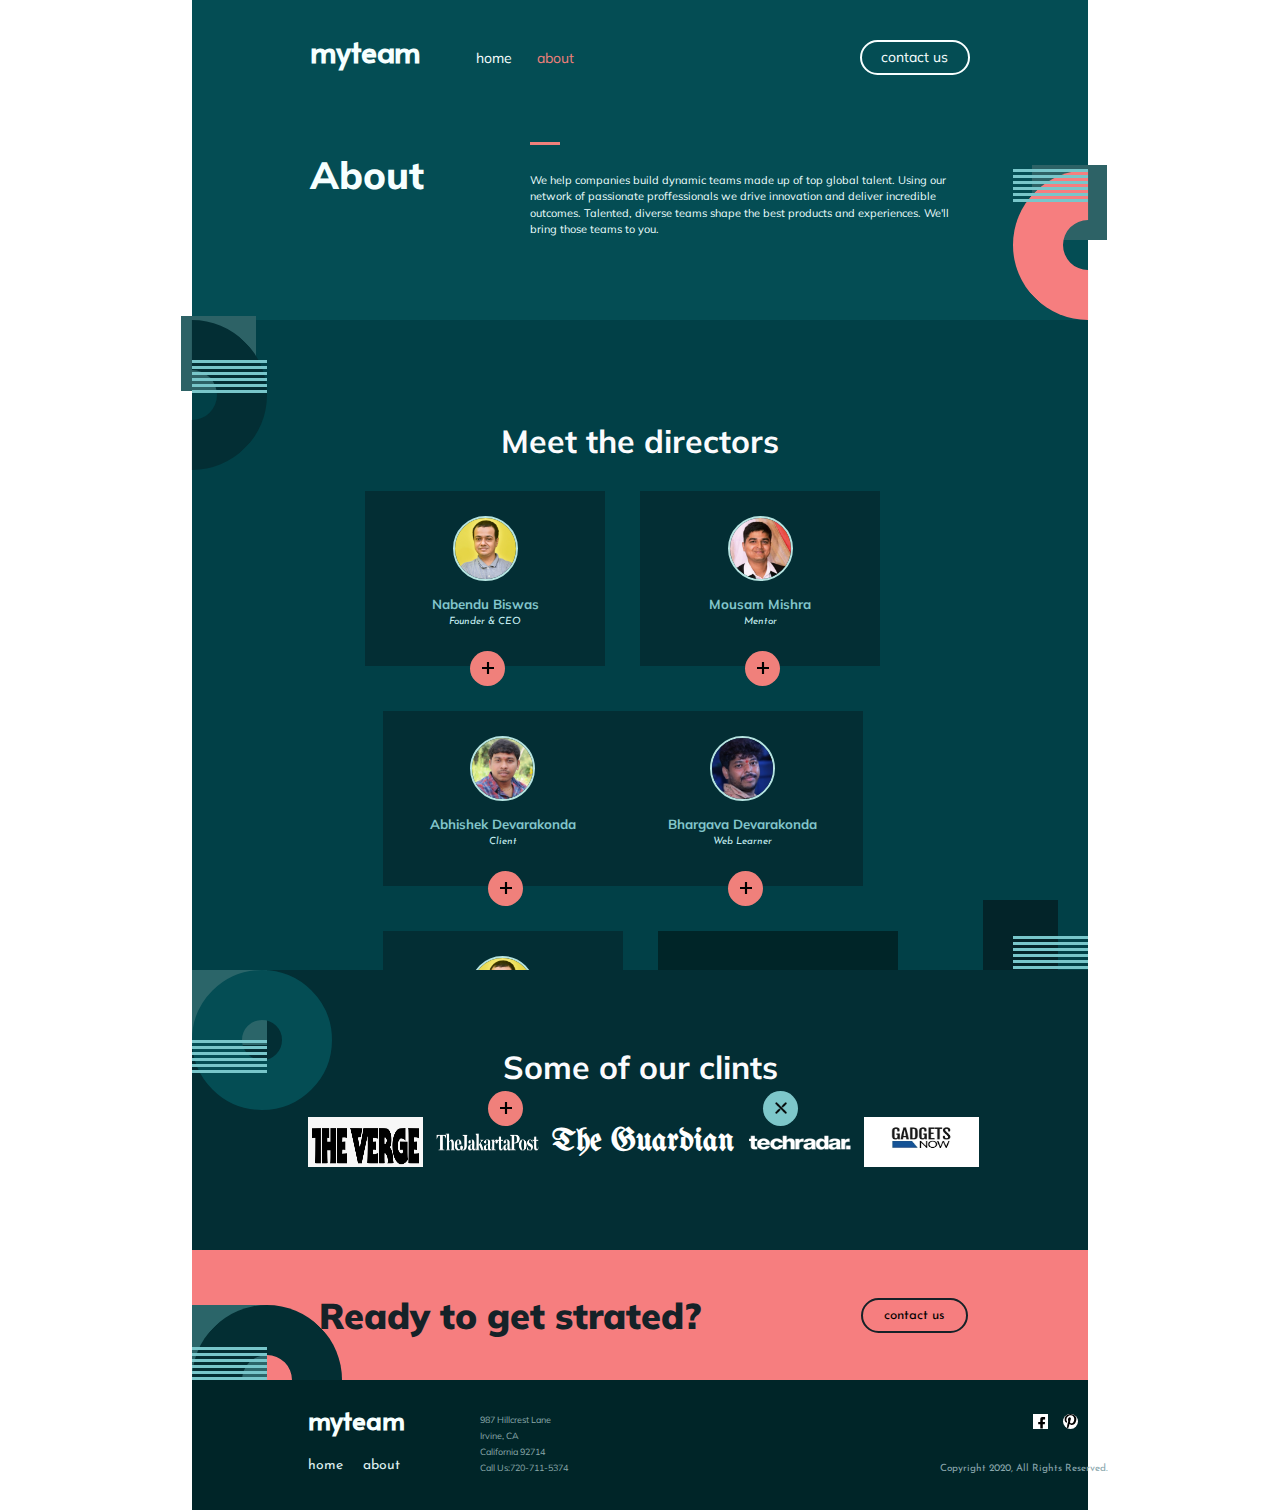
==== about.html @ 9db3dcd0 "first commit" ====
<!DOCTYPE html>
<html lang="en">
  <head>
    <meta charset="UTF-8" />
    <meta http-equiv="X-UA-Compatible" content="IE=edge" />
    <meta name="viewport" content="width=device-width, initial-scale=1.0" />
    <title>About</title>
    <link rel="preconnect" href="https://fonts.googleapis.com" />
    <link rel="preconnect" href="https://fonts.gstatic.com" crossorigin />
    <link
      href="https://fonts.googleapis.com/css2?family=Alata&family=Erica+One&family=Josefin+Sans:wght@200;400;500;600;700&family=Jost:wght@200;300;400;500;700&family=Mulish:wght@700;900&family=Noto+Sans+JP:wght@700&family=Palanquin+Dark:wght@400;500;600;700&family=Poppins:wght@100;200;300;400;500;600;700&display=swap"
      rel="stylesheet"
    />
    <link rel="preconnect" href="https://fonts.googleapis.com">
<link rel="preconnect" href="https://fonts.gstatic.com" crossorigin>
<link href="https://fonts.googleapis.com/css2?family=UnifrakturMaguntia&display=swap" rel="stylesheet">
    <link rel="stylesheet" href="style.css" />
  </head>
  <body>
    <section class="about_sec01">
      <div class="about_link_sec">
        <ul class="nav_links">
          <span class="logo_heading">myteam</span>
          <li><a  href="index.html">home</a></li>
          <li><a class="color_nav" href="about.html">about</a></li>
        </ul>
        <div>
          <button class="btn03"><a href="contact.html">contact us</a></button>
        </div>
      </div>
      <div class="about_content">
        <h1 class="about_heading">About</h1>
        <div>
          <p class="about_para">
            We help companies build dynamic teams made up of top global talent.
            Using our network of passionate proffessionals we drive innovation
            and deliver incredible outcomes. Talented, diverse teams shape the
            best products and experiences. We'll bring those teams to you.
          </p>
          <span class="parallel_lines10"> 
            <hr class="line">
            <hr class="line">
            <hr class="line">
            <hr class="line">
            <hr class="line">
            <hr class="line">
         </span>
        <span class="shadow3"></span>
        </div>
      </div>
    </section>
    <section class="about_sec02">
        <span class="shadow2"></span>
        <span class="parallel_lines9"> 
            <hr class="line">
            <hr class="line">
            <hr class="line">
            <hr class="line">
            <hr class="line">
            <hr class="line">
         </span>
      <div>
        <h1 class="about_sec02_main_heading">Meet the directors</h1>
      </div>
      <div class="about_card_sec02">
        <div class="cards_1">
          <img class="person_pic1" src="./images/nabendu.jpg" alt="pic" />
          <h5 class="name">Nabendu Biswas</h5>
          <i class="card_small_para">Founder & CEO</i>
          <span class="background"></span>
          <img
            class="plus"
            src="./images/add-plus-svgrepo-com.svg"
            alt="plus"
          />
        </div>
        <div class="cards_1">
          <img class="person_pic1" src="./images/mousam.jpg" alt="pic" />
          <h5 class="name">Mousam Mishra</h5>
          <i class="card_small_para">Mentor</i>
          <span class="background"></span>
          <img
            class="plus"
            src="./images/add-plus-svgrepo-com.svg"
            alt="plus"
          />
        </div>
        <div class="cards_1_3">
          <img class="person_pic1" src="./images/Abhi.jpg" alt="pic" />
          <h5 class="name">Abhishek Devarakonda</h5>
          <i class="card_small_para">Client</i>
          <span class="background"></span>
          <img
            class="plus"
            src="./images/add-plus-svgrepo-com.svg"
            alt="plus"
          />
        </div>
        <div class="cards_1">
          <img class="person_pic1" src="./images/dbc.JPG" alt="pic" />
          <h5 class="name">Bhargava Devarakonda</h5>
          <i class="card_small_para">Web Learner</i>
          <span class="background"></span>
          <img
            class="plus"
            src="./images/add-plus-svgrepo-com.svg"
            alt="plus"
          />
        </div>
        <div class="cards_1">
          <img class="person_pic1" src="./images/nabendu.jpg" alt="pic" />
          <h5 class="name">Nabendu Biswas</h5>
          <i class="card_small_para">Founder & CEO</i>
          <span class="background"></span>
          <img
            class="plus"
            src="./images/add-plus-svgrepo-com.svg"
            alt="plus"
          />
        </div>
        <div class="cards_1_last">
          <h5 class="name">Aden Allan</h5>
          <p class="last_card_para">
            "Empowered teams craeted truly amazing products. Set the north star
            and let them fellow it."
          </p>
          <div class="about_icons">
            <a href="https://twitter.com"
              ><img
                class="about_twitter"
                src="./images/output-onlinepngtools.png"
                alt="twitter"
            /></a>
            <a href="https://twitter.com"
              ><img
                class="about_linkedin"
                src="./images/linkedin-onlinepngtools.png"
                alt="linkedin"
            /></a>
          </div>
          <span class="opp_background"></span>
          <img
            class="cancel"
            src="./images/cancel-pngrepo-com.png"
            alt="plus"
          />
        </div>
      </div>
      <span class="parallel_lines8"> 
        <hr class="line">
        <hr class="line">
        <hr class="line">
        <hr class="line">
        <hr class="line">
        <hr class="line">
     </span>
    </section>
    <section class="about_sec03">   
         <span class="parallel_lines6"> 
        <hr class="line">
        <hr class="line">
        <hr class="line">
        <hr class="line">
        <hr class="line">
        <hr class="line">
     </span>

        <h1 class="about_sec03_heading">Some of our clints</h1>
      <div class="about_subheading">
        <img class="about_sec03_subheading" src="./images/the-verge-logo-hd-png-download.png" alt="the verge"></img>
        <img class="about_sec03_subheading" src="./images/TheJakartaPost-removebg-preview.png" alt="the jakarta"></img>
        <h1 class="about_sec03_subheading3">The Guardian</h1>
        <img class="about_sec03_subheading" src="./images/TECHRADAR.png" alt="techrader"></img>
        <img class="about_sec03_subheading" src="./images/gadgetsnowlogo.png" alt="Gadgets"></img>
      </div>
    </section>
    <section class="sec03">
        <span class="parallel_lines7"> 
          <hr class="line">
          <hr class="line">
          <hr class="line">
          <hr class="line">
          <hr class="line">
          <hr class="line">
       </span>
        <div class="sec03_content">
          <h1 class="sec03_heading">Ready to get strated?</h1>
          <button class="btn02">contact us</a></button>
        </div>
      </section>
      <footer class="footer">
        <div class="footer_part1">
          <h1 class="footer_heading">myteam</h1>
          <ul class="footer_nav_links">
            <li><a href="index.html">home</a></li>
            <li><a href="about.html">about</a></li>
          </ul>
        </div>
          <div>
            <ul class="address">
              <li>987 Hillcrest Lane</li>
              <li>Irvine, CA</li>
              <li>California 92714</li>
              <li>Call Us:720-711-5374</li>
            </ul>
          </div>
          <div class="social_media"> 
              <ul class="social_icons">
                <li><a href="https://facebook.com"><img class="social_bg" src="./images/facebook_square_bg-white.svg" alt="facebook"></a></li>
                <li><a href="https://pinterest.com"><img class="social_bg2" src="./images/pinterest-svgrepo-com.svg" alt="pinterest"></a></li>
                <li><a href="https://twitter.com"><img class="about_twitter" src="./images/output-onlinepngtools.png" alt="twitter"></a></li>
              </ul>
              <p class="copyright">Copyright 2020, All Rights Reserved.</p>
          </div>
        </footer>
  </body>
</html>
---- style.css ----
* {
  box-sizing: border-box;
  padding: 0;
  margin: 0;
  font-family: 'Poppins', sans-serif;
  font-family: 'Jost', sans-serif;
  font-family: 'Josefin Sans', sans-serif;
}
body {
  background-color: #fff;
}
.banner_sec {
  background-color: #014e58;
  height: 450px;
  width: 70vw;
  padding: 2% 4%;
  margin: 0 auto;
  position: relative;
}
.link_sec {
  display: flex;
  flex-direction: row;
  justify-content: space-between;
  align-items: center;
  margin: 0 auto;
  width: 100%;
  padding: 0% 8.3%;
}
ul li a.color_nav {
  color: #f0807b;
}
.logo_heading {
  color: #f6ffff;
  font-family: 'Alata', sans-serif;
  font-size: 30px;
  display: inline-block;
  margin-right: 40px;
  font-weight: 600;
}

.nav_links li {
  list-style-type: none;
  display: inline-block;
}
.nav_links li a {
  color: #f8ffff;
  font-family: 'Mulish', sans-serif;
  text-decoration: none;
  font-size: 14px;
  margin: 0px 10px;
}

.btn01 {
  background: none;
  border: 2px solid #f8ffff;
  border-radius: 30px;
  -webkit-border-radius: 30px;
  -moz-border-radius: 30px;
  -ms-border-radius: 30px;
  -o-border-radius: 30px;
  height: 35px;
  width: 110px;
  margin-top: 14px;
  position: relative;
}
.btn01::after {
  position: absolute;
  content: '';
  height: 30px;
  width: 30px;
  right: -2px;
  bottom: -330px;
  background-color: #78c6ca;
  z-index: 10;
}
.btn01 a::before {
  position: absolute;
  content: '';
  height: 50px;
  width: 50px;
  right: -27px;
  bottom: -455px;
  border: 50px solid #032f30;
  border-left-color: transparent;
  border-top-color: transparent;
  transform: rotate(225deg);
  border-radius: 50%;
  -webkit-border-radius: 50%;
  -moz-border-radius: 50%;
  -ms-border-radius: 50%;
  -o-border-radius: 50%;
  -webkit-transform: rotate(225deg);
  -moz-transform: rotate(225deg);
  -ms-transform: rotate(225deg);
  -o-transform: rotate(225deg);
  z-index: 1;
}
.btn01 a::after {
  position: absolute;
  content: '';
  height: 75px;
  width: 150px;
  right: 100px;
  bottom: -379px;
  background: #2d6268;
  transform: rotate(360deg);
  border-radius: 150px 150px 0 0;
  -webkit-transform: rotate(360deg);
  -moz-transform: rotate(360deg);
  -ms-transform: rotate(360deg);
  -o-transform: rotate(360deg);
  z-index: 1;
}
.btn01 a {
  color: #f8ffff;
  text-decoration: none;
  font-size: 14px;
  font-family: 'Mulish', sans-serif;
  position: relative;
}
.content_sec {
  width: 100%;
  padding: 10% 8%;
  display: flex;
  flex-direction: row;
  justify-content: space-between;
  align-items: flex-end;
}
.main_heading {
  font-family: 'Mulish', sans-serif, 'Palanquin Dark', sans-serif;
  color: #fffefe;
  font-size: 60px;
  font-weight: 900;
  width: 380px;
  margin-right: 50px;
  line-height: 1.1em;
}
.banner_sec::after {
  content: '';
  height: 50px;
  width: 50px;
  position: absolute;
  left: -75px;
  top: 160px;
  border: 50px solid #032e33;
  border-left-color: transparent;
  border-top-color: transparent;
  transform: rotate(-45deg);
  border-radius: 50%;
  -webkit-border-radius: 50%;
  -moz-border-radius: 50%;
  -ms-border-radius: 50%;
  -o-border-radius: 50%;
  -webkit-transform: rotate(-45deg);
  -moz-transform: rotate(-45deg);
  -ms-transform: rotate(-45deg);
  -o-transform: rotate(-45deg);
  z-index: 10;
}

.banner_sec::before {
  position: absolute;
  content: '';
  height: 75px;
  width: 75px;
  left: 0px;
  top: 235px;
  background-color: #78c6ca;
}
.talent {
  font-family: 'Mulish', sans-serif;
  color: #f0807b;
}
.main_para {
  font-family: 'Mulish', sans-serif, 'Palanquin Dark', sans-serif;
  color: #caf6fa;
  font-size: 12px;
  line-height: 1.5em;
  width: 300px;
  position: relative;
  margin-bottom: 10px;
}
.parallel_lines {
  position: relative;
  float: right;
  margin-right: 275px;
  bottom: 25px;
  z-index: 2;
}
.parallel_lines2 {
  position: relative;
  float: right;
  right: -134px;
  bottom: -20px;
  z-index: 30;
}
.line {
  width: 75px;
  height: 3px;
  background-color: #78c6ca;
  border: none;
  margin-bottom: 3px;
}
.main_para::before {
  content: '';
  height: 50px;
  width: 50px;
  position: absolute;
  right: 20px;
  bottom: -229px;
  border: 50px solid #f0807b;
  border-left-color: transparent;
  border-top-color: transparent;
  transform: rotate(225deg);
  border-radius: 50%;
  -webkit-border-radius: 50%;
  -moz-border-radius: 50%;
  -ms-border-radius: 50%;
  -o-border-radius: 50%;
  -webkit-transform: rotate(225deg);
  -moz-transform: rotate(225deg);
  -ms-transform: rotate(225deg);
  -o-transform: rotate(225deg);
  z-index: 10;
}
.main_para::after {
  position: absolute;
  content: '';
  top: -50px;
  left: 0;
  width: 30px;
  height: 3px;
  background-color: #78c6ca;
}
.sec01 {
  height: 450px;
  background-color: #032e34;
  width: 70vw;
  margin: 0 auto;
  display: flex;
  flex-direction: row;
  justify-content: center;
  position: relative;
}
.sec01::after {
  content: '';
  height: 50px;
  width: 50px;
  position: absolute;
  right: -75px;
  bottom: 0px;
  border: 50px solid #014e58;
  border-left-color: transparent;
  border-top-color: transparent;
  transform: rotate(-45deg);
  border-radius: 50%;
  -webkit-border-radius: 50%;
  -moz-border-radius: 50%;
  -ms-border-radius: 50%;
  -o-border-radius: 50%;
  -webkit-transform: rotate(135deg);
  -moz-transform: rotate(-45deg);
  -ms-transform: rotate(-45deg);
  -o-transform: rotate(-45deg);
  z-index: 10;
}
.sec01::before {
  position: absolute;
  content: '';
  height: 75px;
  width: 75px;
  right: 0px;
  bottom: 75px;
  background-color: #2b616b;
  z-index: 5;
}
.sec01_content {
  width: 100%;
  padding: 10% 7%;
  display: flex;
  flex-direction: row;
  justify-content: space-around;
  align-items: center;
}
.part1 {
  align-self: flex-start;
  margin-left: -10px;
}
.part2 {
  align-self: center;
  margin-top: 40px;
}
.sec01_heading {
  font-family: 'Mulish', sans-serif, 'Palanquin Dark', sans-serif;
  color: #f6ffff;
  font-size: 32px;
  font-weight: bold;
  width: 300px;
  line-height: 1;
  margin-left: 15px;
  position: relative;
}
.sec01_heading::before {
  position: absolute;
  content: '';
  top: -40px;
  left: 0;
  width: 30px;
  height: 3px;
  background-color: #cb898d;
}
.part2_content {
  align-self: center;
  width: 300px;
  margin-bottom: 15px;
  padding-top: 10px;
}
.heading_5 {
  font-family: 'Mulish', sans-serif, 'Palanquin Dark', sans-serif;
  color: #cb898d;
  margin-bottom: 10px;
  font-size: 12px;
}
.small_para {
  font-family: 'Mulish', sans-serif, 'Palanquin Dark', sans-serif;
  color: #caf6fa;
  font-size: 9px;
  line-height: 1.4em;
  margin-bottom: 10px;
  width: 300px;
}
.sec01_part2 {
  display: flex;
  flex-direction: row;
  justify-content: center;
  align-items: center;
  position: relative;
}
.icon_shadow {
  height: 40px;
  width: 40px;
  background-color: #2b6369;
  border-radius: 50px;
  -webkit-border-radius: 50px;
  -moz-border-radius: 50px;
  -ms-border-radius: 50px;
  -o-border-radius: 50px;
  margin-right: 20px;
}
.img {
  position: absolute;
  top: 12px;
  left: -12px;
  height: 40px;
  width: 40px;
  margin-bottom: 15px;
}
/* sec02 starts */
.sec02 {
  height: 515px;
  background-color: #014047;
  width: 70vw;
  margin: 0 auto;
  position: relative;
}
.sec02::after {
  content: '';
  height: 50px;
  width: 50px;
  position: absolute;
  right: 0px;
  bottom: -75px;
  border: 50px solid #002528;
  border-left-color: transparent;
  border-top-color: transparent;
  transform: rotate(-135deg);
  border-radius: 50%;
  -webkit-border-radius: 50%;
  -moz-border-radius: 50%;
  -ms-border-radius: 50%;
  -o-border-radius: 50%;
  -webkit-transform: rotate(-135deg);
  -moz-transform: rotate(-135deg);
  -ms-transform: rotate(-135deg);
  -o-transform: rotate(-135deg);
  z-index: 10;
}
.sec02::before {
  position: absolute;
  content: '';
  height: 75px;
  width: 75px;
  right: 0px;
  bottom: 0px;
  background-color: #2b616b;
  z-index: 5;
}
.sec02_heading {
  font-family: 'Mulish', sans-serif, 'Palanquin Dark', sans-serif;
  text-align: center;
  color: #f6ffff;
  font-size: 32px;
  width: 620px;
  margin: 0 auto;
  padding-bottom: 50px;
}
.parallel_lines3 {
  position: relative;
  left: 40px;
  top: -33px;
  z-index: 30;
}
.shadow1 {
  position: relative;
  left: 0px;
  top: 0px;
  height: 75px;
  width: 75px;
  background-color: #002528;
  display: block;
}
.color_heading {
  color: #7dc7ca;
  font-family: 'Mulish', sans-serif, 'Palanquin Dark', sans-serif;
}
.card_sec {
  display: flex;
  flex-direction: row;
  justify-content: space-around;
  padding: 0% 11.5%;
}
.card {
  width: 260px;
  text-align: center;
  padding: 5px;
  display: flex;
  flex-direction: column;
  justify-content: center;
  align-items: center;
  position: relative;
}
.card_para {
  font-family: 'Mulish', sans-serif, 'Palanquin Dark', sans-serif;
  font-size: 10px;
  color: #c9f2f6;
  margin-bottom: 20px;
  width: 230px;
  z-index: 5;
  line-height: 1.6;
}
.quotation {
  position: absolute;
  top: -22px;
  left: 100px;
  height: 45px;
  width: 45px;
  z-index: 1;
}
.name {
  font-family: 'Mulish', sans-serif, 'Palanquin Dark', sans-serif;
  color: #82c5cb;
  margin-bottom: 4px;
}
.card_small_para {
  color: #c7eef3;
  font-size: 10px;
  margin-bottom: 15px;
}
.person_pic {
  height: 50px;
  width: 50px;
  border-radius: 50px;
  border: 2px solid #b6e4e1;
}
/* sec03 starts  */
.sec03 {
  width: 70vw;
  margin: 0 auto;
  height: 130px;
  background-color: #f67e7f;
  position: relative;
}
.parallel_lines4 {
  position: absolute;
  right: 0px;
  bottom: -2px;
  z-index: 30;
}
.sec03::before {
  content: '';
  height: 50px;
  width: 50px;
  position: absolute;
  left: 0px;
  top: 55px;
  border: 50px solid #032e33;
  border-left-color: transparent;
  border-top-color: transparent;
  transform: rotate(-135deg);
  border-radius: 50%;
  -webkit-border-radius: 50%;
  -moz-border-radius: 50%;
  -ms-border-radius: 50%;
  -o-border-radius: 50%;
  -webkit-transform: rotate(-135deg);
  -moz-transform: rotate(-135deg);
  -ms-transform: rotate(-135deg);
  -o-transform: rotate(-135deg);
  z-index: 10;
}
.sec03::after {
  position: absolute;
  content: '';
  height: 75px;
  width: 75px;
  left: 0px;
  bottom: 0px;
  background-color: #2b6569;
}
.sec03_content {
  display: flex;
  justify-content: space-between;
  align-items: center;
  width: 655px;
  margin: 0 auto;
  padding-top: 10px;
}
.sec03_heading {
  font-family: 'Mulish', sans-serif, 'Palanquin Dark', sans-serif;
  font-size: 36px;
  width: 620px;
  margin: 0 auto;
  padding: 5% 1%;
  color: #152228;
  font-weight: 900;
  display: inline;
}
.btn02 {
  background: none;
  border: 2px solid #152228;
  border-radius: 30px;
  -webkit-border-radius: 30px;
  -moz-border-radius: 30px;
  -ms-border-radius: 30px;
  -o-border-radius: 30px;
  height: 35px;
  width: 120px;
}
.parallel_lines5 {
  position: absolute;
  left: 0px;
  top: 97px;
  z-index: 30;
}
.line1 {
  width: 75px;
  height: 3px;
  background-color: #ca8f93;
  border: none;
  margin-bottom: 3px;
}
/* sec04 starts  */
.footer {
  width: 70vw;
  margin: 0 auto;
  height: 130px;
  background-color: #002528;
  padding: 2% 7.5%;
  display: flex;
}
.footer_part1 {
  position: relative;
  top: -5px;
  margin-left: 20px;
}
.footer_heading {
  color: #f7ffff;
  font-family: 'Alata', sans-serif;
  margin-bottom: 20px;
  font-size: 26px;
}
ul.footer_nav_links li {
  list-style-type: none;
  margin-right: 20px;
}
ul.footer_nav_links {
  display: flex;
}
ul.footer_nav_links li a {
  color: #dfefef;
  text-decoration: none;
  font-size: 14px;
}
ul.address li {
  font-family: 'Mulish', sans-serif, 'Palanquin Dark', sans-serif;
  list-style-type: none;
  margin-bottom: 5px;
  font-size: 9px;
  color: #8aa8aa;
  margin-left: 60px;
  width: 100px;
}
.address {
  margin-top: 8px;
  width: 150px;
}
.social_bg {
  background-color: #fff;
  height: 20px;
  width: 20px;
}
.social_media {
  margin-left: 98px;
}
.social_bg2 {
  background-color: #fff;
  height: 20px;
  width: 20px;
  border-radius: 50px;
  -webkit-border-radius: 50px;
  -moz-border-radius: 50px;
  -ms-border-radius: 50px;
  -o-border-radius: 50px;
}
.social_icons {
  display: flex;
  margin-left: 350px;
  margin-top: 8px;
}
.social_icons li {
  list-style-type: none;
}
.social_icons li a img {
  margin-left: 15px;
  height: 15px;
  width: 15px;
}
.copyright {
  color: #8aa7ad;
  font-size: 10px;
  margin-top: 30px;
  float: right;
}
/* ABOUT Page Starts */
.about_sec01 {
  background-color: #044d54;
  height: 320px;
  width: 70vw;
  margin: 0 auto;
  padding: 2% 8.7%;
  position: relative;
}
.about_sec01::after {
  content: '';
  height: 50px;
  width: 50px;
  position: absolute;
  right: -75px;
  bottom: 0px;
  border: 50px solid #f67e7f;
  border-left-color: transparent;
  border-top-color: transparent;
  transform: rotate(-225deg);
  border-radius: 50%;
  -webkit-border-radius: 50%;
  -moz-border-radius: 50%;
  -ms-border-radius: 50%;
  -o-border-radius: 50%;
  -webkit-transform: rotate(-225deg);
  -moz-transform: rotate(-225deg);
  -ms-transform: rotate(-225deg);
  -o-transform: rotate(-225deg);
  z-index: 10;
}
.parallel_lines10 {
  position: absolute;
  right: 0px;
  bottom: 115px;
  z-index: 30;
}
.shadow3 {
  position: relative;
  right: -502px;
  top: -73px;
  height: 75px;
  width: 75px;
  background-color: #2d6266;
  display: block;
}
.about_link_sec {
  display: flex;
  flex-direction: row;
  justify-content: space-between;
  align-items: center;
  margin: 0 auto;
  width: 100%;
  padding: 0% 1%;
}
.about_heading {
  font-family: 'Mulish', sans-serif, 'Palanquin Dark', sans-serif;
  color: #f6ffff;
  font-size: 38px;
  font-weight: 800;
  margin-bottom: 50px;
}
.about_para {
  font-family: 'Mulish', sans-serif, 'Palanquin Dark', sans-serif;
  color: #edffff;
  width: 440px;
  font-size: 11px;
  line-height: 1.5em;
  margin-top: 85px;
  position: relative;
}
.about_para::before {
  content: '';
  position: absolute;
  left: 0px;
  top: -30px;
  width: 30px;
  height: 3px;
  background-color: #f0807b;
}
.about_content {
  display: flex;
  justify-content: space-between;
  align-items: center;
  padding: 8% 1%;
  height: 250px;
}
.btn03 {
  background: none;
  border: 2px solid #f8ffff;
  border-radius: 30px;
  -webkit-border-radius: 30px;
  -moz-border-radius: 30px;
  -ms-border-radius: 30px;
  -o-border-radius: 30px;
  height: 35px;
  width: 110px;
  margin-top: 14px;
  position: relative;
}
.btn03 a {
  color: #f8ffff;
  text-decoration: none;
  font-size: 14px;
  font-family: 'Mulish', sans-serif;
}
.about_sec02 {
  background-color: #014047;
  height: 650px;
  width: 70vw;
  margin: 0 auto;
  padding: 2% 5%;
  position: relative;
}
.parallel_lines9 {
  position: absolute;
  left: 0px;
  top: 40px;
  z-index: 30;
}
.shadow2 {
  position: relative;
  left: -75px;
  top: -30px;
  height: 75px;
  width: 75px;
  background-color: #2d6266;
  display: block;
}
.about_sec02::before {
  content: '';
  height: 50px;
  width: 50px;
  position: absolute;
  left: -75px;
  top: 0px;
  border: 50px solid #032e34;
  border-left-color: transparent;
  border-top-color: transparent;
  transform: rotate(-45deg);
  border-radius: 50%;
  -webkit-border-radius: 50%;
  -moz-border-radius: 50%;
  -ms-border-radius: 50%;
  -o-border-radius: 50%;
  -webkit-transform: rotate(-45deg);
  -moz-transform: rotate(-45deg);
  -ms-transform: rotate(-45deg);
  -o-transform: rotate(-45deg);
  z-index: 10;
}
.about_sec02::after {
  position: absolute;
  content: '';
  height: 70px;
  width: 75px;
  right: 30px;
  bottom: 0px;
  background-color: #032429;
  z-index: 5;
}
.parallel_lines8 {
  position: absolute;
  right: 0px;
  bottom: -2px;
  z-index: 30;
}
.about_sec02_main_heading {
  font-family: 'Mulish', sans-serif, 'Palanquin Dark', sans-serif;
  font-size: 32px;
  font-weight: bold;
  color: #fbfbfd;
  text-align: center;
  padding-bottom: 4%;
}
.about_card_sec02 {
  display: flex;
  flex-direction: row;
  flex-wrap: wrap;
  justify-content: center;
}
.cards_1 {
  height: 175px;
  width: 240px;
  background-color: #032e34;
  display: flex;
  flex-direction: column;
  justify-content: center;
  align-items: center;
  position: relative;
  margin-right: 35px;
  margin-bottom: 45px;
}
.cards_1_3 {
  height: 175px;
  width: 240px;
  background-color: #032e34;
  display: flex;
  flex-direction: column;
  justify-content: center;
  align-items: center;
  position: relative;
  margin-bottom: 45px;
}

.cards_1_last {
  height: 175px;
  width: 240px;
  background-color: #002528;
  display: flex;
  flex-direction: column;
  justify-content: center;
  align-items: center;
  position: relative;
  margin-bottom: 45px;
}
span.background {
  position: absolute;
  bottom: -20px;
  right: 100px;
  height: 35px;
  width: 35px;
  background-color: #f0807b;
  border-radius: 50%;
  -webkit-border-radius: 50%;
  -moz-border-radius: 50%;
  -ms-border-radius: 50%;
  -o-border-radius: 50%;
  z-index: 1;
}
span.opp_background {
  position: absolute;
  bottom: -20px;
  right: 100px;
  height: 35px;
  width: 35px;
  background-color: #7dc7ca;
  border-radius: 50%;
  -webkit-border-radius: 50%;
  -moz-border-radius: 50%;
  -ms-border-radius: 50%;
  -o-border-radius: 50%;
  z-index: 1;
}
.plus {
  position: absolute;
  bottom: -8px;
  right: 111px;
  height: 12px;
  width: 12px;
  z-index: 2;
}
.cancel {
  position: absolute;
  bottom: -8px;
  right: 111px;
  height: 12px;
  width: 12px;
  z-index: 2;
}
.person_pic1 {
  height: 65px;
  width: 65px;
  border-radius: 50px;
  border: 2px solid #b6e4e1;
  margin-bottom: 15px;
}
.last_card_para {
  font-family: 'Mulish', sans-serif, 'Palanquin Dark', sans-serif;
  color: #edffff;
  width: 160px;
  font-size: 10px;
  line-height: 1.5em;
  text-align: center;
}
.social_icons:not(:last-child) {
  margin-right: -10px;
}
.about_icons {
  display: flex;
  margin-top: 15px;
}
.about_twitter {
  height: 15px;
  width: 15px;
  margin-right: 10px;
}
.about_linkedin {
  height: 13px;
  width: 13px;
}
.about_sec03 {
  background-color: #032e34;
  height: 280px;
  width: 70vw;
  margin: 0 auto;
  padding: 6% 8%;
  position: relative;
}
.about_sec03::before {
  content: '';
  height: 40px;
  width: 40px;
  position: absolute;
  left: 0px;
  top: 0px;
  border: 50px solid #044d54;
  /* border-left-color: transparent;
  border-top-color: transparent; */
  transform: rotate(-45deg);
  border-radius: 50%;
  -webkit-border-radius: 50%;
  -moz-border-radius: 50%;
  -ms-border-radius: 50%;
  -o-border-radius: 50%;
  -webkit-transform: rotate(-45deg);
  -moz-transform: rotate(-45deg);
  -ms-transform: rotate(-45deg);
  -o-transform: rotate(-45deg);
  z-index: 1;
}
.about_sec03::after {
  position: absolute;
  content: '';
  height: 75px;
  width: 75px;
  left: 0px;
  top: 0px;
  background-color: #2b6569;
}
.parallel_lines6 {
  position: absolute;
  left: 0px;
  top: 70px;
  z-index: 30;
}
.parallel_lines7 {
  position: absolute;
  left: 0px;
  top: 97px;
  z-index: 30;
}
.about_sec03_heading {
  font-family: 'Mulish', sans-serif, 'Palanquin Dark', sans-serif;
  font-size: 32px;
  font-weight: bold;
  color: #fbfbfd;
  text-align: center;
  margin-bottom: 30px;
}
.about_subheading {
  display: flex;
  justify-content: space-between;
  align-items: center;
  padding: 0% 2%;
  width: 101%;
}
.about_sec03_subheading {
  height: 50px;
  width: 115px;
}
.about_sec03_subheading3 {
  font-family: 'UnifrakturMaguntia', cursive;
  color: #fff;
}
/* ___END__ */
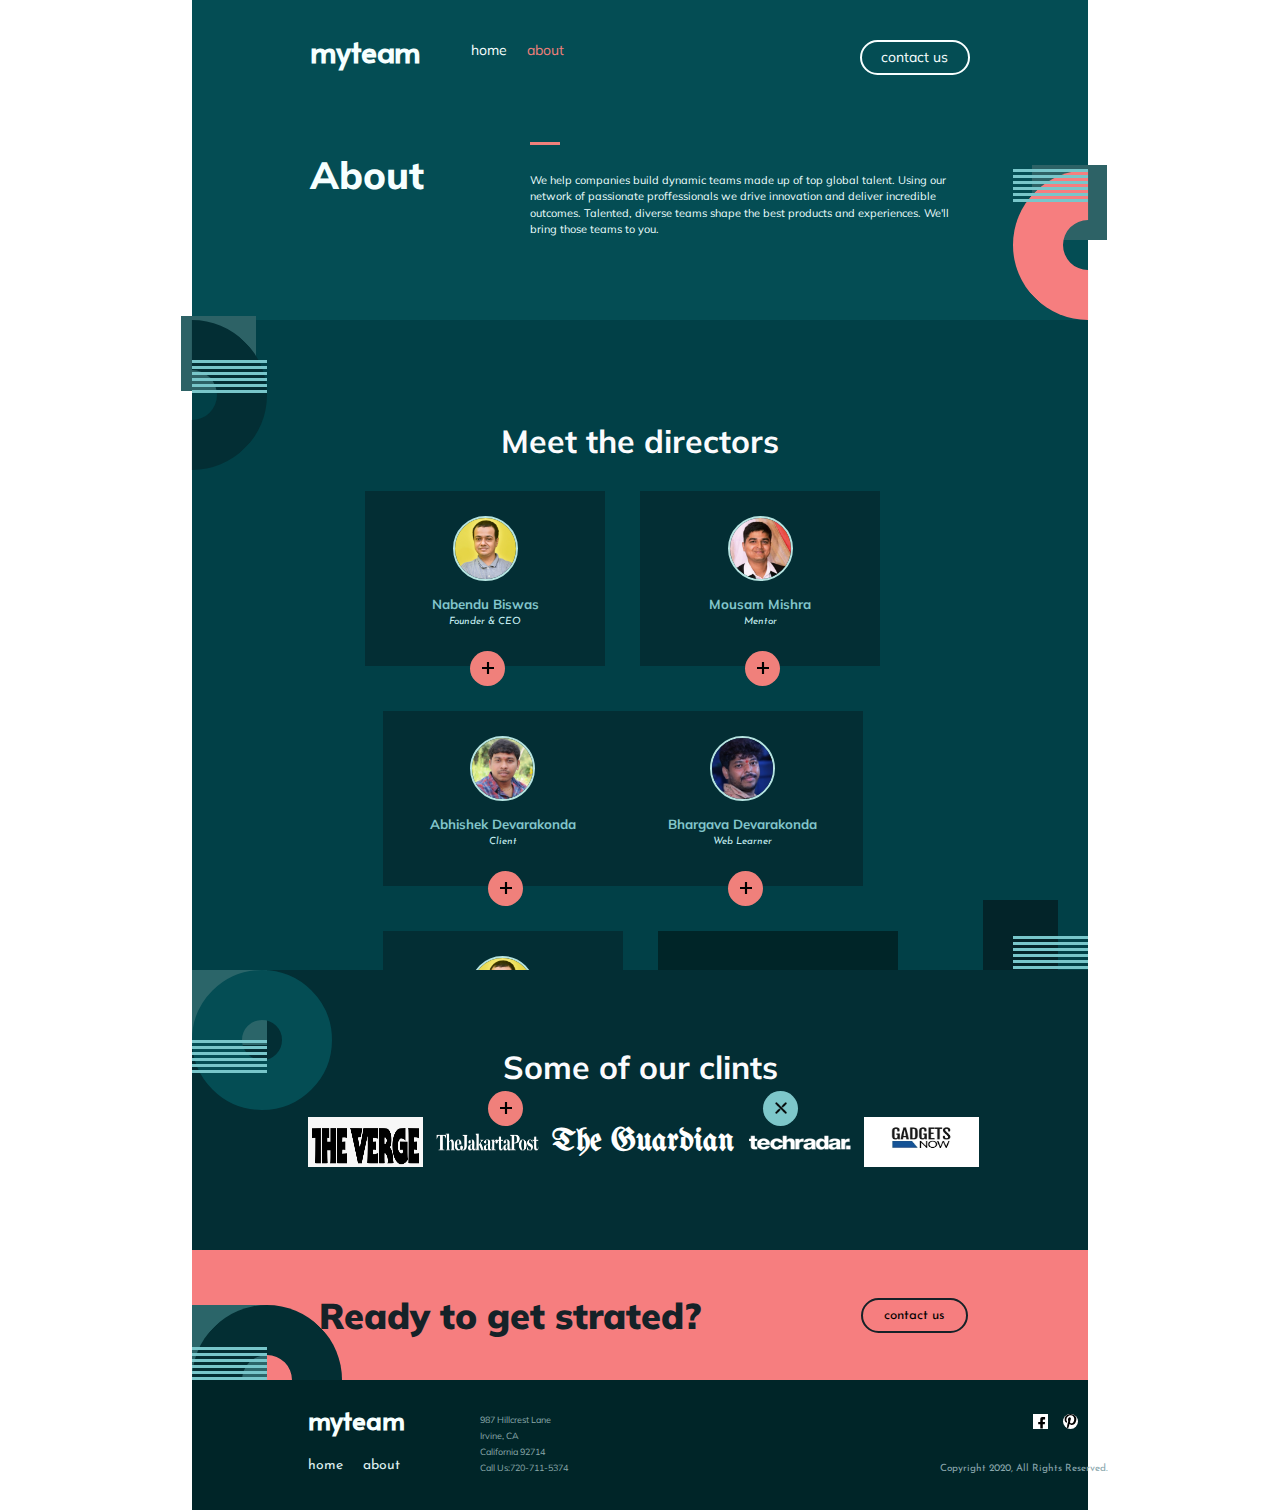
==== commit 183aff94: "mobile responsive updated" ====
--- a/about.html
+++ b/about.html
@@ -1,217 +1,217 @@
-<!DOCTYPE html>
-<html lang="en">
-  <head>
-    <meta charset="UTF-8" />
-    <meta http-equiv="X-UA-Compatible" content="IE=edge" />
-    <meta name="viewport" content="width=device-width, initial-scale=1.0" />
-    <title>About</title>
-    <link rel="preconnect" href="https://fonts.googleapis.com" />
-    <link rel="preconnect" href="https://fonts.gstatic.com" crossorigin />
-    <link
-      href="https://fonts.googleapis.com/css2?family=Alata&family=Erica+One&family=Josefin+Sans:wght@200;400;500;600;700&family=Jost:wght@200;300;400;500;700&family=Mulish:wght@700;900&family=Noto+Sans+JP:wght@700&family=Palanquin+Dark:wght@400;500;600;700&family=Poppins:wght@100;200;300;400;500;600;700&display=swap"
-      rel="stylesheet"
-    />
-    <link rel="preconnect" href="https://fonts.googleapis.com">
-<link rel="preconnect" href="https://fonts.gstatic.com" crossorigin>
-<link href="https://fonts.googleapis.com/css2?family=UnifrakturMaguntia&display=swap" rel="stylesheet">
-    <link rel="stylesheet" href="style.css" />
-  </head>
-  <body>
-    <section class="about_sec01">
-      <div class="about_link_sec">
-        <ul class="nav_links">
-          <span class="logo_heading">myteam</span>
-          <li><a  href="index.html">home</a></li>
-          <li><a class="color_nav" href="about.html">about</a></li>
-        </ul>
-        <div>
-          <button class="btn03"><a href="contact.html">contact us</a></button>
-        </div>
-      </div>
-      <div class="about_content">
-        <h1 class="about_heading">About</h1>
-        <div>
-          <p class="about_para">
-            We help companies build dynamic teams made up of top global talent.
-            Using our network of passionate proffessionals we drive innovation
-            and deliver incredible outcomes. Talented, diverse teams shape the
-            best products and experiences. We'll bring those teams to you.
-          </p>
-          <span class="parallel_lines10"> 
-            <hr class="line">
-            <hr class="line">
-            <hr class="line">
-            <hr class="line">
-            <hr class="line">
-            <hr class="line">
-         </span>
-        <span class="shadow3"></span>
-        </div>
-      </div>
-    </section>
-    <section class="about_sec02">
-        <span class="shadow2"></span>
-        <span class="parallel_lines9"> 
-            <hr class="line">
-            <hr class="line">
-            <hr class="line">
-            <hr class="line">
-            <hr class="line">
-            <hr class="line">
-         </span>
-      <div>
-        <h1 class="about_sec02_main_heading">Meet the directors</h1>
-      </div>
-      <div class="about_card_sec02">
-        <div class="cards_1">
-          <img class="person_pic1" src="./images/nabendu.jpg" alt="pic" />
-          <h5 class="name">Nabendu Biswas</h5>
-          <i class="card_small_para">Founder & CEO</i>
-          <span class="background"></span>
-          <img
-            class="plus"
-            src="./images/add-plus-svgrepo-com.svg"
-            alt="plus"
-          />
-        </div>
-        <div class="cards_1">
-          <img class="person_pic1" src="./images/mousam.jpg" alt="pic" />
-          <h5 class="name">Mousam Mishra</h5>
-          <i class="card_small_para">Mentor</i>
-          <span class="background"></span>
-          <img
-            class="plus"
-            src="./images/add-plus-svgrepo-com.svg"
-            alt="plus"
-          />
-        </div>
-        <div class="cards_1_3">
-          <img class="person_pic1" src="./images/Abhi.jpg" alt="pic" />
-          <h5 class="name">Abhishek Devarakonda</h5>
-          <i class="card_small_para">Client</i>
-          <span class="background"></span>
-          <img
-            class="plus"
-            src="./images/add-plus-svgrepo-com.svg"
-            alt="plus"
-          />
-        </div>
-        <div class="cards_1">
-          <img class="person_pic1" src="./images/dbc.JPG" alt="pic" />
-          <h5 class="name">Bhargava Devarakonda</h5>
-          <i class="card_small_para">Web Learner</i>
-          <span class="background"></span>
-          <img
-            class="plus"
-            src="./images/add-plus-svgrepo-com.svg"
-            alt="plus"
-          />
-        </div>
-        <div class="cards_1">
-          <img class="person_pic1" src="./images/nabendu.jpg" alt="pic" />
-          <h5 class="name">Nabendu Biswas</h5>
-          <i class="card_small_para">Founder & CEO</i>
-          <span class="background"></span>
-          <img
-            class="plus"
-            src="./images/add-plus-svgrepo-com.svg"
-            alt="plus"
-          />
-        </div>
-        <div class="cards_1_last">
-          <h5 class="name">Aden Allan</h5>
-          <p class="last_card_para">
-            "Empowered teams craeted truly amazing products. Set the north star
-            and let them fellow it."
-          </p>
-          <div class="about_icons">
-            <a href="https://twitter.com"
-              ><img
-                class="about_twitter"
-                src="./images/output-onlinepngtools.png"
-                alt="twitter"
-            /></a>
-            <a href="https://twitter.com"
-              ><img
-                class="about_linkedin"
-                src="./images/linkedin-onlinepngtools.png"
-                alt="linkedin"
-            /></a>
-          </div>
-          <span class="opp_background"></span>
-          <img
-            class="cancel"
-            src="./images/cancel-pngrepo-com.png"
-            alt="plus"
-          />
-        </div>
-      </div>
-      <span class="parallel_lines8"> 
-        <hr class="line">
-        <hr class="line">
-        <hr class="line">
-        <hr class="line">
-        <hr class="line">
-        <hr class="line">
-     </span>
-    </section>
-    <section class="about_sec03">   
-         <span class="parallel_lines6"> 
-        <hr class="line">
-        <hr class="line">
-        <hr class="line">
-        <hr class="line">
-        <hr class="line">
-        <hr class="line">
-     </span>
-
-        <h1 class="about_sec03_heading">Some of our clints</h1>
-      <div class="about_subheading">
-        <img class="about_sec03_subheading" src="./images/the-verge-logo-hd-png-download.png" alt="the verge"></img>
-        <img class="about_sec03_subheading" src="./images/TheJakartaPost-removebg-preview.png" alt="the jakarta"></img>
-        <h1 class="about_sec03_subheading3">The Guardian</h1>
-        <img class="about_sec03_subheading" src="./images/TECHRADAR.png" alt="techrader"></img>
-        <img class="about_sec03_subheading" src="./images/gadgetsnowlogo.png" alt="Gadgets"></img>
-      </div>
-    </section>
-    <section class="sec03">
-        <span class="parallel_lines7"> 
-          <hr class="line">
-          <hr class="line">
-          <hr class="line">
-          <hr class="line">
-          <hr class="line">
-          <hr class="line">
-       </span>
-        <div class="sec03_content">
-          <h1 class="sec03_heading">Ready to get strated?</h1>
-          <button class="btn02">contact us</a></button>
-        </div>
-      </section>
-      <footer class="footer">
-        <div class="footer_part1">
-          <h1 class="footer_heading">myteam</h1>
-          <ul class="footer_nav_links">
-            <li><a href="index.html">home</a></li>
-            <li><a href="about.html">about</a></li>
-          </ul>
-        </div>
-          <div>
-            <ul class="address">
-              <li>987 Hillcrest Lane</li>
-              <li>Irvine, CA</li>
-              <li>California 92714</li>
-              <li>Call Us:720-711-5374</li>
-            </ul>
-          </div>
-          <div class="social_media"> 
-              <ul class="social_icons">
-                <li><a href="https://facebook.com"><img class="social_bg" src="./images/facebook_square_bg-white.svg" alt="facebook"></a></li>
-                <li><a href="https://pinterest.com"><img class="social_bg2" src="./images/pinterest-svgrepo-com.svg" alt="pinterest"></a></li>
-                <li><a href="https://twitter.com"><img class="about_twitter" src="./images/output-onlinepngtools.png" alt="twitter"></a></li>
-              </ul>
-              <p class="copyright">Copyright 2020, All Rights Reserved.</p>
-          </div>
-        </footer>
-  </body>
-</html>
+<!DOCTYPE html>
+<html lang="en">
+  <head>
+    <meta charset="UTF-8" />
+    <meta http-equiv="X-UA-Compatible" content="IE=edge" />
+    <meta name="viewport" content="width=device-width, initial-scale=1.0" />
+    <title>About</title>
+    <link rel="preconnect" href="https://fonts.googleapis.com" />
+    <link rel="preconnect" href="https://fonts.gstatic.com" crossorigin />
+    <link
+      href="https://fonts.googleapis.com/css2?family=Alata&family=Erica+One&family=Josefin+Sans:wght@200;400;500;600;700&family=Jost:wght@200;300;400;500;700&family=Mulish:wght@700;900&family=Noto+Sans+JP:wght@700&family=Palanquin+Dark:wght@400;500;600;700&family=Poppins:wght@100;200;300;400;500;600;700&display=swap"
+      rel="stylesheet"
+    />
+    <link rel="preconnect" href="https://fonts.googleapis.com">
+<link rel="preconnect" href="https://fonts.gstatic.com" crossorigin>
+<link href="https://fonts.googleapis.com/css2?family=UnifrakturMaguntia&display=swap" rel="stylesheet">
+    <link rel="stylesheet" href="style.css" />
+  </head>
+  <body>
+    <section class="about_sec01">
+      <div class="about_link_sec">
+        <ul class="nav_links">
+          <span class="logo_heading">myteam</span>
+          <li><a  href="index.html">home</a></li>
+          <li><a class="color_nav" href="about.html">about</a></li>
+        </ul>
+        <div>
+          <button class="btn03"><a href="contact.html">contact us</a></button>
+        </div>
+      </div>
+      <div class="about_content">
+        <h1 class="about_heading">About</h1>
+        <div>
+          <p class="about_para">
+            We help companies build dynamic teams made up of top global talent.
+            Using our network of passionate proffessionals we drive innovation
+            and deliver incredible outcomes. Talented, diverse teams shape the
+            best products and experiences. We'll bring those teams to you.
+          </p>
+          <span class="parallel_lines10"> 
+            <hr class="line">
+            <hr class="line">
+            <hr class="line">
+            <hr class="line">
+            <hr class="line">
+            <hr class="line">
+         </span>
+        <span class="shadow3"></span>
+        </div>
+      </div>
+    </section>
+    <section class="about_sec02">
+        <span class="shadow2"></span>
+        <span class="parallel_lines9"> 
+            <hr class="line">
+            <hr class="line">
+            <hr class="line">
+            <hr class="line">
+            <hr class="line">
+            <hr class="line">
+         </span>
+      <div>
+        <h1 class="about_sec02_main_heading">Meet the directors</h1>
+      </div>
+      <div class="about_card_sec02">
+        <div class="cards_1">
+          <img class="person_pic1" src="./images/nabendu.jpg" alt="pic" />
+          <h5 class="name">Nabendu Biswas</h5>
+          <i class="card_small_para">Founder & CEO</i>
+          <span class="background"></span>
+          <img
+            class="plus"
+            src="./images/add-plus-svgrepo-com.svg"
+            alt="plus"
+          />
+        </div>
+        <div class="cards_1">
+          <img class="person_pic1" src="./images/mousam.jpg" alt="pic" />
+          <h5 class="name">Mousam Mishra</h5>
+          <i class="card_small_para">Mentor</i>
+          <span class="background"></span>
+          <img
+            class="plus"
+            src="./images/add-plus-svgrepo-com.svg"
+            alt="plus"
+          />
+        </div>
+        <div class="cards_1_3">
+          <img class="person_pic1" src="./images/Abhi.jpg" alt="pic" />
+          <h5 class="name">Abhishek Devarakonda</h5>
+          <i class="card_small_para">Client</i>
+          <span class="background"></span>
+          <img
+            class="plus"
+            src="./images/add-plus-svgrepo-com.svg"
+            alt="plus"
+          />
+        </div>
+        <div class="cards_1">
+          <img class="person_pic1" src="./images/dbc.JPG" alt="pic" />
+          <h5 class="name">Bhargava Devarakonda</h5>
+          <i class="card_small_para">Web Learner</i>
+          <span class="background"></span>
+          <img
+            class="plus"
+            src="./images/add-plus-svgrepo-com.svg"
+            alt="plus"
+          />
+        </div>
+        <div class="cards_1">
+          <img class="person_pic1" src="./images/nabendu.jpg" alt="pic" />
+          <h5 class="name">Nabendu Biswas</h5>
+          <i class="card_small_para">Founder & CEO</i>
+          <span class="background"></span>
+          <img
+            class="plus"
+            src="./images/add-plus-svgrepo-com.svg"
+            alt="plus"
+          />
+        </div>
+        <div class="cards_1_last">
+          <h5 class="name">Aden Allan</h5>
+          <p class="last_card_para">
+            "Empowered teams craeted truly amazing products. Set the north star
+            and let them fellow it."
+          </p>
+          <div class="about_icons">
+            <a href="https://twitter.com"
+              ><img
+                class="about_twitter"
+                src="./images/output-onlinepngtools.png"
+                alt="twitter"
+            /></a>
+            <a href="https://twitter.com"
+              ><img
+                class="about_linkedin"
+                src="./images/linkedin-onlinepngtools.png"
+                alt="linkedin"
+            /></a>
+          </div>
+          <span class="opp_background"></span>
+          <img
+            class="cancel"
+            src="./images/cancel-pngrepo-com.png"
+            alt="plus"
+          />
+        </div>
+      </div>
+      <span class="parallel_lines8"> 
+        <hr class="line">
+        <hr class="line">
+        <hr class="line">
+        <hr class="line">
+        <hr class="line">
+        <hr class="line">
+     </span>
+    </section>
+    <section class="about_sec03">   
+         <span class="parallel_lines6"> 
+        <hr class="line">
+        <hr class="line">
+        <hr class="line">
+        <hr class="line">
+        <hr class="line">
+        <hr class="line">
+     </span>
+
+        <h1 class="about_sec03_heading">Some of our clints</h1>
+      <div class="about_subheading">
+        <img class="about_sec03_subheading" src="./images/the-verge-logo-hd-png-download.png" alt="the verge"></img>
+        <img class="about_sec03_subheading" src="./images/TheJakartaPost-removebg-preview.png" alt="the jakarta"></img>
+        <h1 class="about_sec03_subheading3">The Guardian</h1>
+        <img class="about_sec03_subheading" src="./images/TECHRADAR.png" alt="techrader"></img>
+        <img class="about_sec03_subheading" src="./images/gadgetsnowlogo.png" alt="Gadgets"></img>
+      </div>
+    </section>
+    <section class="sec03">
+        <span class="parallel_lines7"> 
+          <hr class="line">
+          <hr class="line">
+          <hr class="line">
+          <hr class="line">
+          <hr class="line">
+          <hr class="line">
+       </span>
+        <div class="sec03_content">
+          <h1 class="sec03_heading">Ready to get strated?</h1>
+          <button class="btn02">contact us</a></button>
+        </div>
+      </section>
+      <footer class="footer">
+        <div class="footer_part1">
+          <h1 class="footer_heading">myteam</h1>
+          <ul class="footer_nav_links">
+            <li><a href="index.html">home</a></li>
+            <li><a href="about.html">about</a></li>
+          </ul>
+        </div>
+          <div>
+            <ul class="address">
+              <li>987 Hillcrest Lane</li>
+              <li>Irvine, CA</li>
+              <li>California 92714</li>
+              <li>Call Us:720-711-5374</li>
+            </ul>
+          </div>
+          <div class="social_media"> 
+              <ul class="social_icons">
+                <li><a href="https://facebook.com"><img class="social_bg" src="./images/facebook_square_bg-white.svg" alt="facebook"></a></li>
+                <li><a href="https://pinterest.com"><img class="social_bg2" src="./images/pinterest-svgrepo-com.svg" alt="pinterest"></a></li>
+                <li><a href="https://twitter.com"><img class="about_twitter" src="./images/output-onlinepngtools.png" alt="twitter"></a></li>
+              </ul>
+              <p class="copyright">Copyright 2020, All Rights Reserved.</p>
+          </div>
+        </footer>
+  </body>
+</html>
--- a/style.css
+++ b/style.css
@@ -1,1009 +1,1344 @@
-* {
-  box-sizing: border-box;
-  padding: 0;
-  margin: 0;
-  font-family: 'Poppins', sans-serif;
-  font-family: 'Jost', sans-serif;
-  font-family: 'Josefin Sans', sans-serif;
-}
-body {
-  background-color: #fff;
-}
-.banner_sec {
-  background-color: #014e58;
-  height: 450px;
-  width: 70vw;
-  padding: 2% 4%;
-  margin: 0 auto;
-  position: relative;
-}
-.link_sec {
-  display: flex;
-  flex-direction: row;
-  justify-content: space-between;
-  align-items: center;
-  margin: 0 auto;
-  width: 100%;
-  padding: 0% 8.3%;
-}
-ul li a.color_nav {
-  color: #f0807b;
-}
-.logo_heading {
-  color: #f6ffff;
-  font-family: 'Alata', sans-serif;
-  font-size: 30px;
-  display: inline-block;
-  margin-right: 40px;
-  font-weight: 600;
-}
-
-.nav_links li {
-  list-style-type: none;
-  display: inline-block;
-}
-.nav_links li a {
-  color: #f8ffff;
-  font-family: 'Mulish', sans-serif;
-  text-decoration: none;
-  font-size: 14px;
-  margin: 0px 10px;
-}
-
-.btn01 {
-  background: none;
-  border: 2px solid #f8ffff;
-  border-radius: 30px;
-  -webkit-border-radius: 30px;
-  -moz-border-radius: 30px;
-  -ms-border-radius: 30px;
-  -o-border-radius: 30px;
-  height: 35px;
-  width: 110px;
-  margin-top: 14px;
-  position: relative;
-}
-.btn01::after {
-  position: absolute;
-  content: '';
-  height: 30px;
-  width: 30px;
-  right: -2px;
-  bottom: -330px;
-  background-color: #78c6ca;
-  z-index: 10;
-}
-.btn01 a::before {
-  position: absolute;
-  content: '';
-  height: 50px;
-  width: 50px;
-  right: -27px;
-  bottom: -455px;
-  border: 50px solid #032f30;
-  border-left-color: transparent;
-  border-top-color: transparent;
-  transform: rotate(225deg);
-  border-radius: 50%;
-  -webkit-border-radius: 50%;
-  -moz-border-radius: 50%;
-  -ms-border-radius: 50%;
-  -o-border-radius: 50%;
-  -webkit-transform: rotate(225deg);
-  -moz-transform: rotate(225deg);
-  -ms-transform: rotate(225deg);
-  -o-transform: rotate(225deg);
-  z-index: 1;
-}
-.btn01 a::after {
-  position: absolute;
-  content: '';
-  height: 75px;
-  width: 150px;
-  right: 100px;
-  bottom: -379px;
-  background: #2d6268;
-  transform: rotate(360deg);
-  border-radius: 150px 150px 0 0;
-  -webkit-transform: rotate(360deg);
-  -moz-transform: rotate(360deg);
-  -ms-transform: rotate(360deg);
-  -o-transform: rotate(360deg);
-  z-index: 1;
-}
-.btn01 a {
-  color: #f8ffff;
-  text-decoration: none;
-  font-size: 14px;
-  font-family: 'Mulish', sans-serif;
-  position: relative;
-}
-.content_sec {
-  width: 100%;
-  padding: 10% 8%;
-  display: flex;
-  flex-direction: row;
-  justify-content: space-between;
-  align-items: flex-end;
-}
-.main_heading {
-  font-family: 'Mulish', sans-serif, 'Palanquin Dark', sans-serif;
-  color: #fffefe;
-  font-size: 60px;
-  font-weight: 900;
-  width: 380px;
-  margin-right: 50px;
-  line-height: 1.1em;
-}
-.banner_sec::after {
-  content: '';
-  height: 50px;
-  width: 50px;
-  position: absolute;
-  left: -75px;
-  top: 160px;
-  border: 50px solid #032e33;
-  border-left-color: transparent;
-  border-top-color: transparent;
-  transform: rotate(-45deg);
-  border-radius: 50%;
-  -webkit-border-radius: 50%;
-  -moz-border-radius: 50%;
-  -ms-border-radius: 50%;
-  -o-border-radius: 50%;
-  -webkit-transform: rotate(-45deg);
-  -moz-transform: rotate(-45deg);
-  -ms-transform: rotate(-45deg);
-  -o-transform: rotate(-45deg);
-  z-index: 10;
-}
-
-.banner_sec::before {
-  position: absolute;
-  content: '';
-  height: 75px;
-  width: 75px;
-  left: 0px;
-  top: 235px;
-  background-color: #78c6ca;
-}
-.talent {
-  font-family: 'Mulish', sans-serif;
-  color: #f0807b;
-}
-.main_para {
-  font-family: 'Mulish', sans-serif, 'Palanquin Dark', sans-serif;
-  color: #caf6fa;
-  font-size: 12px;
-  line-height: 1.5em;
-  width: 300px;
-  position: relative;
-  margin-bottom: 10px;
-}
-.parallel_lines {
-  position: relative;
-  float: right;
-  margin-right: 275px;
-  bottom: 25px;
-  z-index: 2;
-}
-.parallel_lines2 {
-  position: relative;
-  float: right;
-  right: -134px;
-  bottom: -20px;
-  z-index: 30;
-}
-.line {
-  width: 75px;
-  height: 3px;
-  background-color: #78c6ca;
-  border: none;
-  margin-bottom: 3px;
-}
-.main_para::before {
-  content: '';
-  height: 50px;
-  width: 50px;
-  position: absolute;
-  right: 20px;
-  bottom: -229px;
-  border: 50px solid #f0807b;
-  border-left-color: transparent;
-  border-top-color: transparent;
-  transform: rotate(225deg);
-  border-radius: 50%;
-  -webkit-border-radius: 50%;
-  -moz-border-radius: 50%;
-  -ms-border-radius: 50%;
-  -o-border-radius: 50%;
-  -webkit-transform: rotate(225deg);
-  -moz-transform: rotate(225deg);
-  -ms-transform: rotate(225deg);
-  -o-transform: rotate(225deg);
-  z-index: 10;
-}
-.main_para::after {
-  position: absolute;
-  content: '';
-  top: -50px;
-  left: 0;
-  width: 30px;
-  height: 3px;
-  background-color: #78c6ca;
-}
-.sec01 {
-  height: 450px;
-  background-color: #032e34;
-  width: 70vw;
-  margin: 0 auto;
-  display: flex;
-  flex-direction: row;
-  justify-content: center;
-  position: relative;
-}
-.sec01::after {
-  content: '';
-  height: 50px;
-  width: 50px;
-  position: absolute;
-  right: -75px;
-  bottom: 0px;
-  border: 50px solid #014e58;
-  border-left-color: transparent;
-  border-top-color: transparent;
-  transform: rotate(-45deg);
-  border-radius: 50%;
-  -webkit-border-radius: 50%;
-  -moz-border-radius: 50%;
-  -ms-border-radius: 50%;
-  -o-border-radius: 50%;
-  -webkit-transform: rotate(135deg);
-  -moz-transform: rotate(-45deg);
-  -ms-transform: rotate(-45deg);
-  -o-transform: rotate(-45deg);
-  z-index: 10;
-}
-.sec01::before {
-  position: absolute;
-  content: '';
-  height: 75px;
-  width: 75px;
-  right: 0px;
-  bottom: 75px;
-  background-color: #2b616b;
-  z-index: 5;
-}
-.sec01_content {
-  width: 100%;
-  padding: 10% 7%;
-  display: flex;
-  flex-direction: row;
-  justify-content: space-around;
-  align-items: center;
-}
-.part1 {
-  align-self: flex-start;
-  margin-left: -10px;
-}
-.part2 {
-  align-self: center;
-  margin-top: 40px;
-}
-.sec01_heading {
-  font-family: 'Mulish', sans-serif, 'Palanquin Dark', sans-serif;
-  color: #f6ffff;
-  font-size: 32px;
-  font-weight: bold;
-  width: 300px;
-  line-height: 1;
-  margin-left: 15px;
-  position: relative;
-}
-.sec01_heading::before {
-  position: absolute;
-  content: '';
-  top: -40px;
-  left: 0;
-  width: 30px;
-  height: 3px;
-  background-color: #cb898d;
-}
-.part2_content {
-  align-self: center;
-  width: 300px;
-  margin-bottom: 15px;
-  padding-top: 10px;
-}
-.heading_5 {
-  font-family: 'Mulish', sans-serif, 'Palanquin Dark', sans-serif;
-  color: #cb898d;
-  margin-bottom: 10px;
-  font-size: 12px;
-}
-.small_para {
-  font-family: 'Mulish', sans-serif, 'Palanquin Dark', sans-serif;
-  color: #caf6fa;
-  font-size: 9px;
-  line-height: 1.4em;
-  margin-bottom: 10px;
-  width: 300px;
-}
-.sec01_part2 {
-  display: flex;
-  flex-direction: row;
-  justify-content: center;
-  align-items: center;
-  position: relative;
-}
-.icon_shadow {
-  height: 40px;
-  width: 40px;
-  background-color: #2b6369;
-  border-radius: 50px;
-  -webkit-border-radius: 50px;
-  -moz-border-radius: 50px;
-  -ms-border-radius: 50px;
-  -o-border-radius: 50px;
-  margin-right: 20px;
-}
-.img {
-  position: absolute;
-  top: 12px;
-  left: -12px;
-  height: 40px;
-  width: 40px;
-  margin-bottom: 15px;
-}
-/* sec02 starts */
-.sec02 {
-  height: 515px;
-  background-color: #014047;
-  width: 70vw;
-  margin: 0 auto;
-  position: relative;
-}
-.sec02::after {
-  content: '';
-  height: 50px;
-  width: 50px;
-  position: absolute;
-  right: 0px;
-  bottom: -75px;
-  border: 50px solid #002528;
-  border-left-color: transparent;
-  border-top-color: transparent;
-  transform: rotate(-135deg);
-  border-radius: 50%;
-  -webkit-border-radius: 50%;
-  -moz-border-radius: 50%;
-  -ms-border-radius: 50%;
-  -o-border-radius: 50%;
-  -webkit-transform: rotate(-135deg);
-  -moz-transform: rotate(-135deg);
-  -ms-transform: rotate(-135deg);
-  -o-transform: rotate(-135deg);
-  z-index: 10;
-}
-.sec02::before {
-  position: absolute;
-  content: '';
-  height: 75px;
-  width: 75px;
-  right: 0px;
-  bottom: 0px;
-  background-color: #2b616b;
-  z-index: 5;
-}
-.sec02_heading {
-  font-family: 'Mulish', sans-serif, 'Palanquin Dark', sans-serif;
-  text-align: center;
-  color: #f6ffff;
-  font-size: 32px;
-  width: 620px;
-  margin: 0 auto;
-  padding-bottom: 50px;
-}
-.parallel_lines3 {
-  position: relative;
-  left: 40px;
-  top: -33px;
-  z-index: 30;
-}
-.shadow1 {
-  position: relative;
-  left: 0px;
-  top: 0px;
-  height: 75px;
-  width: 75px;
-  background-color: #002528;
-  display: block;
-}
-.color_heading {
-  color: #7dc7ca;
-  font-family: 'Mulish', sans-serif, 'Palanquin Dark', sans-serif;
-}
-.card_sec {
-  display: flex;
-  flex-direction: row;
-  justify-content: space-around;
-  padding: 0% 11.5%;
-}
-.card {
-  width: 260px;
-  text-align: center;
-  padding: 5px;
-  display: flex;
-  flex-direction: column;
-  justify-content: center;
-  align-items: center;
-  position: relative;
-}
-.card_para {
-  font-family: 'Mulish', sans-serif, 'Palanquin Dark', sans-serif;
-  font-size: 10px;
-  color: #c9f2f6;
-  margin-bottom: 20px;
-  width: 230px;
-  z-index: 5;
-  line-height: 1.6;
-}
-.quotation {
-  position: absolute;
-  top: -22px;
-  left: 100px;
-  height: 45px;
-  width: 45px;
-  z-index: 1;
-}
-.name {
-  font-family: 'Mulish', sans-serif, 'Palanquin Dark', sans-serif;
-  color: #82c5cb;
-  margin-bottom: 4px;
-}
-.card_small_para {
-  color: #c7eef3;
-  font-size: 10px;
-  margin-bottom: 15px;
-}
-.person_pic {
-  height: 50px;
-  width: 50px;
-  border-radius: 50px;
-  border: 2px solid #b6e4e1;
-}
-/* sec03 starts  */
-.sec03 {
-  width: 70vw;
-  margin: 0 auto;
-  height: 130px;
-  background-color: #f67e7f;
-  position: relative;
-}
-.parallel_lines4 {
-  position: absolute;
-  right: 0px;
-  bottom: -2px;
-  z-index: 30;
-}
-.sec03::before {
-  content: '';
-  height: 50px;
-  width: 50px;
-  position: absolute;
-  left: 0px;
-  top: 55px;
-  border: 50px solid #032e33;
-  border-left-color: transparent;
-  border-top-color: transparent;
-  transform: rotate(-135deg);
-  border-radius: 50%;
-  -webkit-border-radius: 50%;
-  -moz-border-radius: 50%;
-  -ms-border-radius: 50%;
-  -o-border-radius: 50%;
-  -webkit-transform: rotate(-135deg);
-  -moz-transform: rotate(-135deg);
-  -ms-transform: rotate(-135deg);
-  -o-transform: rotate(-135deg);
-  z-index: 10;
-}
-.sec03::after {
-  position: absolute;
-  content: '';
-  height: 75px;
-  width: 75px;
-  left: 0px;
-  bottom: 0px;
-  background-color: #2b6569;
-}
-.sec03_content {
-  display: flex;
-  justify-content: space-between;
-  align-items: center;
-  width: 655px;
-  margin: 0 auto;
-  padding-top: 10px;
-}
-.sec03_heading {
-  font-family: 'Mulish', sans-serif, 'Palanquin Dark', sans-serif;
-  font-size: 36px;
-  width: 620px;
-  margin: 0 auto;
-  padding: 5% 1%;
-  color: #152228;
-  font-weight: 900;
-  display: inline;
-}
-.btn02 {
-  background: none;
-  border: 2px solid #152228;
-  border-radius: 30px;
-  -webkit-border-radius: 30px;
-  -moz-border-radius: 30px;
-  -ms-border-radius: 30px;
-  -o-border-radius: 30px;
-  height: 35px;
-  width: 120px;
-}
-.parallel_lines5 {
-  position: absolute;
-  left: 0px;
-  top: 97px;
-  z-index: 30;
-}
-.line1 {
-  width: 75px;
-  height: 3px;
-  background-color: #ca8f93;
-  border: none;
-  margin-bottom: 3px;
-}
-/* sec04 starts  */
-.footer {
-  width: 70vw;
-  margin: 0 auto;
-  height: 130px;
-  background-color: #002528;
-  padding: 2% 7.5%;
-  display: flex;
-}
-.footer_part1 {
-  position: relative;
-  top: -5px;
-  margin-left: 20px;
-}
-.footer_heading {
-  color: #f7ffff;
-  font-family: 'Alata', sans-serif;
-  margin-bottom: 20px;
-  font-size: 26px;
-}
-ul.footer_nav_links li {
-  list-style-type: none;
-  margin-right: 20px;
-}
-ul.footer_nav_links {
-  display: flex;
-}
-ul.footer_nav_links li a {
-  color: #dfefef;
-  text-decoration: none;
-  font-size: 14px;
-}
-ul.address li {
-  font-family: 'Mulish', sans-serif, 'Palanquin Dark', sans-serif;
-  list-style-type: none;
-  margin-bottom: 5px;
-  font-size: 9px;
-  color: #8aa8aa;
-  margin-left: 60px;
-  width: 100px;
-}
-.address {
-  margin-top: 8px;
-  width: 150px;
-}
-.social_bg {
-  background-color: #fff;
-  height: 20px;
-  width: 20px;
-}
-.social_media {
-  margin-left: 98px;
-}
-.social_bg2 {
-  background-color: #fff;
-  height: 20px;
-  width: 20px;
-  border-radius: 50px;
-  -webkit-border-radius: 50px;
-  -moz-border-radius: 50px;
-  -ms-border-radius: 50px;
-  -o-border-radius: 50px;
-}
-.social_icons {
-  display: flex;
-  margin-left: 350px;
-  margin-top: 8px;
-}
-.social_icons li {
-  list-style-type: none;
-}
-.social_icons li a img {
-  margin-left: 15px;
-  height: 15px;
-  width: 15px;
-}
-.copyright {
-  color: #8aa7ad;
-  font-size: 10px;
-  margin-top: 30px;
-  float: right;
-}
-/* ABOUT Page Starts */
-.about_sec01 {
-  background-color: #044d54;
-  height: 320px;
-  width: 70vw;
-  margin: 0 auto;
-  padding: 2% 8.7%;
-  position: relative;
-}
-.about_sec01::after {
-  content: '';
-  height: 50px;
-  width: 50px;
-  position: absolute;
-  right: -75px;
-  bottom: 0px;
-  border: 50px solid #f67e7f;
-  border-left-color: transparent;
-  border-top-color: transparent;
-  transform: rotate(-225deg);
-  border-radius: 50%;
-  -webkit-border-radius: 50%;
-  -moz-border-radius: 50%;
-  -ms-border-radius: 50%;
-  -o-border-radius: 50%;
-  -webkit-transform: rotate(-225deg);
-  -moz-transform: rotate(-225deg);
-  -ms-transform: rotate(-225deg);
-  -o-transform: rotate(-225deg);
-  z-index: 10;
-}
-.parallel_lines10 {
-  position: absolute;
-  right: 0px;
-  bottom: 115px;
-  z-index: 30;
-}
-.shadow3 {
-  position: relative;
-  right: -502px;
-  top: -73px;
-  height: 75px;
-  width: 75px;
-  background-color: #2d6266;
-  display: block;
-}
-.about_link_sec {
-  display: flex;
-  flex-direction: row;
-  justify-content: space-between;
-  align-items: center;
-  margin: 0 auto;
-  width: 100%;
-  padding: 0% 1%;
-}
-.about_heading {
-  font-family: 'Mulish', sans-serif, 'Palanquin Dark', sans-serif;
-  color: #f6ffff;
-  font-size: 38px;
-  font-weight: 800;
-  margin-bottom: 50px;
-}
-.about_para {
-  font-family: 'Mulish', sans-serif, 'Palanquin Dark', sans-serif;
-  color: #edffff;
-  width: 440px;
-  font-size: 11px;
-  line-height: 1.5em;
-  margin-top: 85px;
-  position: relative;
-}
-.about_para::before {
-  content: '';
-  position: absolute;
-  left: 0px;
-  top: -30px;
-  width: 30px;
-  height: 3px;
-  background-color: #f0807b;
-}
-.about_content {
-  display: flex;
-  justify-content: space-between;
-  align-items: center;
-  padding: 8% 1%;
-  height: 250px;
-}
-.btn03 {
-  background: none;
-  border: 2px solid #f8ffff;
-  border-radius: 30px;
-  -webkit-border-radius: 30px;
-  -moz-border-radius: 30px;
-  -ms-border-radius: 30px;
-  -o-border-radius: 30px;
-  height: 35px;
-  width: 110px;
-  margin-top: 14px;
-  position: relative;
-}
-.btn03 a {
-  color: #f8ffff;
-  text-decoration: none;
-  font-size: 14px;
-  font-family: 'Mulish', sans-serif;
-}
-.about_sec02 {
-  background-color: #014047;
-  height: 650px;
-  width: 70vw;
-  margin: 0 auto;
-  padding: 2% 5%;
-  position: relative;
-}
-.parallel_lines9 {
-  position: absolute;
-  left: 0px;
-  top: 40px;
-  z-index: 30;
-}
-.shadow2 {
-  position: relative;
-  left: -75px;
-  top: -30px;
-  height: 75px;
-  width: 75px;
-  background-color: #2d6266;
-  display: block;
-}
-.about_sec02::before {
-  content: '';
-  height: 50px;
-  width: 50px;
-  position: absolute;
-  left: -75px;
-  top: 0px;
-  border: 50px solid #032e34;
-  border-left-color: transparent;
-  border-top-color: transparent;
-  transform: rotate(-45deg);
-  border-radius: 50%;
-  -webkit-border-radius: 50%;
-  -moz-border-radius: 50%;
-  -ms-border-radius: 50%;
-  -o-border-radius: 50%;
-  -webkit-transform: rotate(-45deg);
-  -moz-transform: rotate(-45deg);
-  -ms-transform: rotate(-45deg);
-  -o-transform: rotate(-45deg);
-  z-index: 10;
-}
-.about_sec02::after {
-  position: absolute;
-  content: '';
-  height: 70px;
-  width: 75px;
-  right: 30px;
-  bottom: 0px;
-  background-color: #032429;
-  z-index: 5;
-}
-.parallel_lines8 {
-  position: absolute;
-  right: 0px;
-  bottom: -2px;
-  z-index: 30;
-}
-.about_sec02_main_heading {
-  font-family: 'Mulish', sans-serif, 'Palanquin Dark', sans-serif;
-  font-size: 32px;
-  font-weight: bold;
-  color: #fbfbfd;
-  text-align: center;
-  padding-bottom: 4%;
-}
-.about_card_sec02 {
-  display: flex;
-  flex-direction: row;
-  flex-wrap: wrap;
-  justify-content: center;
-}
-.cards_1 {
-  height: 175px;
-  width: 240px;
-  background-color: #032e34;
-  display: flex;
-  flex-direction: column;
-  justify-content: center;
-  align-items: center;
-  position: relative;
-  margin-right: 35px;
-  margin-bottom: 45px;
-}
-.cards_1_3 {
-  height: 175px;
-  width: 240px;
-  background-color: #032e34;
-  display: flex;
-  flex-direction: column;
-  justify-content: center;
-  align-items: center;
-  position: relative;
-  margin-bottom: 45px;
-}
-
-.cards_1_last {
-  height: 175px;
-  width: 240px;
-  background-color: #002528;
-  display: flex;
-  flex-direction: column;
-  justify-content: center;
-  align-items: center;
-  position: relative;
-  margin-bottom: 45px;
-}
-span.background {
-  position: absolute;
-  bottom: -20px;
-  right: 100px;
-  height: 35px;
-  width: 35px;
-  background-color: #f0807b;
-  border-radius: 50%;
-  -webkit-border-radius: 50%;
-  -moz-border-radius: 50%;
-  -ms-border-radius: 50%;
-  -o-border-radius: 50%;
-  z-index: 1;
-}
-span.opp_background {
-  position: absolute;
-  bottom: -20px;
-  right: 100px;
-  height: 35px;
-  width: 35px;
-  background-color: #7dc7ca;
-  border-radius: 50%;
-  -webkit-border-radius: 50%;
-  -moz-border-radius: 50%;
-  -ms-border-radius: 50%;
-  -o-border-radius: 50%;
-  z-index: 1;
-}
-.plus {
-  position: absolute;
-  bottom: -8px;
-  right: 111px;
-  height: 12px;
-  width: 12px;
-  z-index: 2;
-}
-.cancel {
-  position: absolute;
-  bottom: -8px;
-  right: 111px;
-  height: 12px;
-  width: 12px;
-  z-index: 2;
-}
-.person_pic1 {
-  height: 65px;
-  width: 65px;
-  border-radius: 50px;
-  border: 2px solid #b6e4e1;
-  margin-bottom: 15px;
-}
-.last_card_para {
-  font-family: 'Mulish', sans-serif, 'Palanquin Dark', sans-serif;
-  color: #edffff;
-  width: 160px;
-  font-size: 10px;
-  line-height: 1.5em;
-  text-align: center;
-}
-.social_icons:not(:last-child) {
-  margin-right: -10px;
-}
-.about_icons {
-  display: flex;
-  margin-top: 15px;
-}
-.about_twitter {
-  height: 15px;
-  width: 15px;
-  margin-right: 10px;
-}
-.about_linkedin {
-  height: 13px;
-  width: 13px;
-}
-.about_sec03 {
-  background-color: #032e34;
-  height: 280px;
-  width: 70vw;
-  margin: 0 auto;
-  padding: 6% 8%;
-  position: relative;
-}
-.about_sec03::before {
-  content: '';
-  height: 40px;
-  width: 40px;
-  position: absolute;
-  left: 0px;
-  top: 0px;
-  border: 50px solid #044d54;
-  /* border-left-color: transparent;
-  border-top-color: transparent; */
-  transform: rotate(-45deg);
-  border-radius: 50%;
-  -webkit-border-radius: 50%;
-  -moz-border-radius: 50%;
-  -ms-border-radius: 50%;
-  -o-border-radius: 50%;
-  -webkit-transform: rotate(-45deg);
-  -moz-transform: rotate(-45deg);
-  -ms-transform: rotate(-45deg);
-  -o-transform: rotate(-45deg);
-  z-index: 1;
-}
-.about_sec03::after {
-  position: absolute;
-  content: '';
-  height: 75px;
-  width: 75px;
-  left: 0px;
-  top: 0px;
-  background-color: #2b6569;
-}
-.parallel_lines6 {
-  position: absolute;
-  left: 0px;
-  top: 70px;
-  z-index: 30;
-}
-.parallel_lines7 {
-  position: absolute;
-  left: 0px;
-  top: 97px;
-  z-index: 30;
-}
-.about_sec03_heading {
-  font-family: 'Mulish', sans-serif, 'Palanquin Dark', sans-serif;
-  font-size: 32px;
-  font-weight: bold;
-  color: #fbfbfd;
-  text-align: center;
-  margin-bottom: 30px;
-}
-.about_subheading {
-  display: flex;
-  justify-content: space-between;
-  align-items: center;
-  padding: 0% 2%;
-  width: 101%;
-}
-.about_sec03_subheading {
-  height: 50px;
-  width: 115px;
-}
-.about_sec03_subheading3 {
-  font-family: 'UnifrakturMaguntia', cursive;
-  color: #fff;
-}
-/* ___END__ */
+* {
+  box-sizing: border-box;
+  padding: 0;
+  margin: 0;
+  font-family: 'Poppins', sans-serif;
+  font-family: 'Jost', sans-serif;
+  font-family: 'Josefin Sans', sans-serif;
+}
+body {
+  background-color: #fff;
+}
+.banner_sec {
+  background-color: #014e58;
+  height: 450px;
+  width: 70vw;
+  padding: 2% 4%;
+  margin: 0 auto;
+  position: relative;
+}
+.link_sec {
+  display: flex;
+  flex-direction: row;
+  justify-content: space-between;
+  align-items: center;
+  margin: 0 auto;
+  width: 100%;
+  padding: 0% 8.3%;
+}
+ul li a.color_nav {
+  color: #f0807b;
+}
+.logo_heading {
+  color: #f6ffff;
+  font-family: 'Alata', sans-serif;
+  font-size: 30px;
+  display: inline-block;
+  margin-right: 40px;
+  font-weight: 600;
+}
+
+.nav_links li {
+  list-style-type: none;
+  display: inline-block;
+}
+.nav_links li a {
+  color: #f8ffff;
+  font-family: 'Mulish', sans-serif;
+  text-decoration: none;
+  font-size: 14px;
+  margin: 0px 10px;
+}
+/* .nav_items {
+  display: inline-block;
+} */
+.btn01 {
+  background: none;
+  border: 2px solid #f8ffff;
+  border-radius: 30px;
+  -webkit-border-radius: 30px;
+  -moz-border-radius: 30px;
+  -ms-border-radius: 30px;
+  -o-border-radius: 30px;
+  height: 35px;
+  width: 110px;
+  margin-top: 14px;
+  position: relative;
+}
+.btn01::after {
+  position: absolute;
+  content: '';
+  height: 30px;
+  width: 30px;
+  right: -2px;
+  bottom: -330px;
+  background-color: #78c6ca;
+  z-index: 10;
+}
+.btn01 a::before {
+  position: absolute;
+  content: '';
+  height: 50px;
+  width: 50px;
+  right: -27px;
+  bottom: -456px;
+  border: 50px solid #032f30;
+  border-left-color: transparent;
+  border-top-color: transparent;
+  transform: rotate(225deg);
+  border-radius: 50%;
+  -webkit-border-radius: 50%;
+  -moz-border-radius: 50%;
+  -ms-border-radius: 50%;
+  -o-border-radius: 50%;
+  -webkit-transform: rotate(225deg);
+  -moz-transform: rotate(225deg);
+  -ms-transform: rotate(225deg);
+  -o-transform: rotate(225deg);
+  z-index: 1;
+}
+.btn01 a::after {
+  position: absolute;
+  content: '';
+  height: 75px;
+  width: 150px;
+  right: 100px;
+  bottom: -380px;
+  background: #2d6268;
+  transform: rotate(360deg);
+  border-radius: 150px 150px 0 0;
+  -webkit-transform: rotate(360deg);
+  -moz-transform: rotate(360deg);
+  -ms-transform: rotate(360deg);
+  -o-transform: rotate(360deg);
+  z-index: 1;
+}
+.btn01 a {
+  color: #f8ffff;
+  text-decoration: none;
+  font-size: 14px;
+  font-family: 'Mulish', sans-serif;
+  position: relative;
+}
+.content_sec {
+  width: 100%;
+  padding: 10% 8%;
+  display: flex;
+  flex-direction: row;
+  justify-content: space-between;
+  align-items: flex-end;
+}
+.main_heading {
+  font-family: 'Mulish', sans-serif, 'Palanquin Dark', sans-serif;
+  color: #fffefe;
+  font-size: 60px;
+  font-weight: 900;
+  width: 380px;
+  margin-right: 50px;
+  line-height: 1.1em;
+}
+.banner_sec::after {
+  content: '';
+  height: 50px;
+  width: 50px;
+  position: absolute;
+  left: -75px;
+  top: 160px;
+  border: 50px solid #032e33;
+  border-left-color: transparent;
+  border-top-color: transparent;
+  transform: rotate(-45deg);
+  border-radius: 50%;
+  -webkit-border-radius: 50%;
+  -moz-border-radius: 50%;
+  -ms-border-radius: 50%;
+  -o-border-radius: 50%;
+  -webkit-transform: rotate(-45deg);
+  -moz-transform: rotate(-45deg);
+  -ms-transform: rotate(-45deg);
+  -o-transform: rotate(-45deg);
+  z-index: 10;
+}
+
+.banner_sec::before {
+  position: absolute;
+  content: '';
+  height: 75px;
+  width: 75px;
+  left: 0px;
+  top: 235px;
+  background-color: #78c6ca;
+}
+.talent {
+  font-family: 'Mulish', sans-serif;
+  color: #f0807b;
+}
+.main_para {
+  font-family: 'Mulish', sans-serif, 'Palanquin Dark', sans-serif;
+  color: #caf6fa;
+  font-size: 12px;
+  line-height: 1.5em;
+  width: 300px;
+  position: relative;
+  margin-bottom: 10px;
+}
+.parallel_lines {
+  position: relative;
+  float: right;
+  margin-right: 275px;
+  bottom: 25px;
+  z-index: 2;
+}
+.parallel_lines2 {
+  position: relative;
+  float: right;
+  right: -134px;
+  bottom: -20px;
+  z-index: 30;
+}
+.line {
+  width: 75px;
+  height: 3px;
+  background-color: #78c6ca;
+  border: none;
+  margin-bottom: 3px;
+}
+.main_para::before {
+  content: '';
+  height: 50px;
+  width: 50px;
+  position: absolute;
+  right: 20px;
+  bottom: -229px;
+  border: 50px solid #f0807b;
+  border-left-color: transparent;
+  border-top-color: transparent;
+  transform: rotate(225deg);
+  border-radius: 50%;
+  -webkit-border-radius: 50%;
+  -moz-border-radius: 50%;
+  -ms-border-radius: 50%;
+  -o-border-radius: 50%;
+  -webkit-transform: rotate(225deg);
+  -moz-transform: rotate(225deg);
+  -ms-transform: rotate(225deg);
+  -o-transform: rotate(225deg);
+  z-index: 10;
+}
+.main_para::after {
+  position: absolute;
+  content: '';
+  top: -50px;
+  left: 0;
+  width: 30px;
+  height: 3px;
+  background-color: #78c6ca;
+}
+.sec01 {
+  height: 450px;
+  background-color: #032e34;
+  width: 70vw;
+  margin: 0 auto;
+  display: flex;
+  flex-direction: row;
+  justify-content: center;
+  position: relative;
+}
+.sec01::after {
+  content: '';
+  height: 50px;
+  width: 50px;
+  position: absolute;
+  right: -75px;
+  bottom: 0px;
+  border: 50px solid #014e58;
+  border-left-color: transparent;
+  border-top-color: transparent;
+  transform: rotate(-45deg);
+  border-radius: 50%;
+  -webkit-border-radius: 50%;
+  -moz-border-radius: 50%;
+  -ms-border-radius: 50%;
+  -o-border-radius: 50%;
+  -webkit-transform: rotate(135deg);
+  -moz-transform: rotate(-45deg);
+  -ms-transform: rotate(-45deg);
+  -o-transform: rotate(-45deg);
+  z-index: 10;
+}
+.sec01::before {
+  position: absolute;
+  content: '';
+  height: 75px;
+  width: 75px;
+  right: 0px;
+  bottom: 75px;
+  background-color: #2b616b;
+  z-index: 5;
+}
+.sec01_content {
+  width: 100%;
+  padding: 10% 7%;
+  display: flex;
+  flex-direction: row;
+  justify-content: space-around;
+  align-items: center;
+}
+.part1 {
+  align-self: flex-start;
+  margin-left: -10px;
+}
+.part2 {
+  align-self: center;
+  margin-top: 40px;
+}
+.sec01_heading {
+  font-family: 'Mulish', sans-serif, 'Palanquin Dark', sans-serif;
+  color: #f6ffff;
+  font-size: 32px;
+  font-weight: bold;
+  width: 300px;
+  line-height: 1;
+  margin-left: 15px;
+  position: relative;
+}
+.sec01_heading::before {
+  position: absolute;
+  content: '';
+  top: -40px;
+  left: 0;
+  width: 30px;
+  height: 3px;
+  background-color: #cb898d;
+}
+.part2_content {
+  align-self: center;
+  width: 300px;
+  margin-bottom: 15px;
+  padding-top: 10px;
+}
+.heading_5 {
+  font-family: 'Mulish', sans-serif, 'Palanquin Dark', sans-serif;
+  color: #cb898d;
+  margin-bottom: 10px;
+  font-size: 12px;
+}
+.small_para {
+  font-family: 'Mulish', sans-serif, 'Palanquin Dark', sans-serif;
+  color: #caf6fa;
+  font-size: 9px;
+  line-height: 1.4em;
+  margin-bottom: 10px;
+  width: 300px;
+}
+.sec01_part2 {
+  display: flex;
+  flex-direction: row;
+  justify-content: center;
+  align-items: center;
+  position: relative;
+}
+.icon_shadow {
+  height: 40px;
+  width: 40px;
+  background-color: #2b6369;
+  border-radius: 50px;
+  -webkit-border-radius: 50px;
+  -moz-border-radius: 50px;
+  -ms-border-radius: 50px;
+  -o-border-radius: 50px;
+  margin-right: 20px;
+}
+.img {
+  position: absolute;
+  top: 12px;
+  left: -12px;
+  height: 40px;
+  width: 40px;
+  margin-bottom: 15px;
+}
+/* sec02 starts */
+.sec02 {
+  height: 515px;
+  background-color: #014047;
+  width: 70vw;
+  margin: 0 auto;
+  position: relative;
+}
+.sec02::after {
+  content: '';
+  height: 50px;
+  width: 50px;
+  position: absolute;
+  right: 0px;
+  bottom: -75px;
+  border: 50px solid #002528;
+  border-left-color: transparent;
+  border-top-color: transparent;
+  transform: rotate(-135deg);
+  border-radius: 50%;
+  -webkit-border-radius: 50%;
+  -moz-border-radius: 50%;
+  -ms-border-radius: 50%;
+  -o-border-radius: 50%;
+  -webkit-transform: rotate(-135deg);
+  -moz-transform: rotate(-135deg);
+  -ms-transform: rotate(-135deg);
+  -o-transform: rotate(-135deg);
+  z-index: 10;
+}
+.sec02::before {
+  position: absolute;
+  content: '';
+  height: 75px;
+  width: 75px;
+  right: 0px;
+  bottom: 0px;
+  background-color: #2b616b;
+  z-index: 5;
+}
+.sec02_heading {
+  font-family: 'Mulish', sans-serif, 'Palanquin Dark', sans-serif;
+  text-align: center;
+  color: #f6ffff;
+  font-size: 32px;
+  width: 620px;
+  margin: 0 auto;
+  padding-bottom: 50px;
+}
+.parallel_lines3 {
+  position: relative;
+  left: 40px;
+  top: -33px;
+  z-index: 30;
+}
+.shadow1 {
+  position: relative;
+  left: 0px;
+  top: 0px;
+  height: 75px;
+  width: 75px;
+  background-color: #002528;
+  display: block;
+}
+.color_heading {
+  color: #7dc7ca;
+  font-family: 'Mulish', sans-serif, 'Palanquin Dark', sans-serif;
+}
+.card_sec {
+  display: flex;
+  flex-direction: row;
+  justify-content: space-around;
+  padding: 0% 11.5%;
+}
+.card {
+  width: 260px;
+  text-align: center;
+  padding: 5px;
+  display: flex;
+  flex-direction: column;
+  justify-content: center;
+  align-items: center;
+  position: relative;
+}
+.card_para {
+  font-family: 'Mulish', sans-serif, 'Palanquin Dark', sans-serif;
+  font-size: 10px;
+  color: #c9f2f6;
+  margin-bottom: 20px;
+  width: 230px;
+  z-index: 5;
+  line-height: 1.6;
+}
+.quotation {
+  position: absolute;
+  top: -22px;
+  left: 100px;
+  height: 45px;
+  width: 45px;
+  z-index: 1;
+}
+.name {
+  font-family: 'Mulish', sans-serif, 'Palanquin Dark', sans-serif;
+  color: #82c5cb;
+  margin-bottom: 4px;
+}
+.card_small_para {
+  color: #c7eef3;
+  font-size: 10px;
+  margin-bottom: 15px;
+}
+.person_pic {
+  height: 50px;
+  width: 50px;
+  border-radius: 50px;
+  border: 2px solid #b6e4e1;
+}
+/* sec03 starts  */
+.sec03 {
+  width: 70vw;
+  margin: 0 auto;
+  height: 130px;
+  background-color: #f67e7f;
+  position: relative;
+}
+.parallel_lines4 {
+  position: absolute;
+  right: 0px;
+  bottom: -2px;
+  z-index: 30;
+}
+.sec03::before {
+  content: '';
+  height: 50px;
+  width: 50px;
+  position: absolute;
+  left: 0px;
+  top: 55px;
+  border: 50px solid #032e33;
+  border-left-color: transparent;
+  border-top-color: transparent;
+  transform: rotate(-135deg);
+  border-radius: 50%;
+  -webkit-border-radius: 50%;
+  -moz-border-radius: 50%;
+  -ms-border-radius: 50%;
+  -o-border-radius: 50%;
+  -webkit-transform: rotate(-135deg);
+  -moz-transform: rotate(-135deg);
+  -ms-transform: rotate(-135deg);
+  -o-transform: rotate(-135deg);
+  z-index: 10;
+}
+.sec03::after {
+  position: absolute;
+  content: '';
+  height: 75px;
+  width: 75px;
+  left: 0px;
+  bottom: 0px;
+  background-color: #2b6569;
+}
+.sec03_content {
+  display: flex;
+  justify-content: space-between;
+  align-items: center;
+  width: 655px;
+  margin: 0 auto;
+  padding-top: 10px;
+}
+.sec03_heading {
+  font-family: 'Mulish', sans-serif, 'Palanquin Dark', sans-serif;
+  font-size: 36px;
+  width: 620px;
+  margin: 0 auto;
+  padding: 5% 1%;
+  color: #152228;
+  font-weight: 900;
+  display: inline;
+}
+.btn02 {
+  background: none;
+  border: 2px solid #152228;
+  border-radius: 30px;
+  -webkit-border-radius: 30px;
+  -moz-border-radius: 30px;
+  -ms-border-radius: 30px;
+  -o-border-radius: 30px;
+  height: 35px;
+  width: 120px;
+}
+.parallel_lines5 {
+  position: absolute;
+  left: 0px;
+  top: 97px;
+  z-index: 30;
+}
+.line1 {
+  width: 75px;
+  height: 3px;
+  background-color: #ca8f93;
+  border: none;
+  margin-bottom: 3px;
+}
+/* sec04 starts  */
+.footer {
+  width: 70vw;
+  margin: 0 auto;
+  height: 130px;
+  background-color: #002528;
+  padding: 2% 7.5%;
+  display: flex;
+}
+.footer_part1 {
+  position: relative;
+  top: -5px;
+  margin-left: 20px;
+}
+.footer_heading {
+  color: #f7ffff;
+  font-family: 'Alata', sans-serif;
+  margin-bottom: 20px;
+  font-size: 26px;
+}
+ul.footer_nav_links li {
+  list-style-type: none;
+  margin-right: 20px;
+}
+ul.footer_nav_links {
+  display: flex;
+}
+ul.footer_nav_links li a {
+  color: #dfefef;
+  text-decoration: none;
+  font-size: 14px;
+}
+ul.address li {
+  font-family: 'Mulish', sans-serif, 'Palanquin Dark', sans-serif;
+  list-style-type: none;
+  margin-bottom: 5px;
+  font-size: 9px;
+  color: #8aa8aa;
+  margin-left: 60px;
+  width: 100px;
+}
+.address {
+  margin-top: 8px;
+  width: 150px;
+}
+.social_bg {
+  background-color: #fff;
+  height: 20px;
+  width: 20px;
+}
+.social_media {
+  margin-left: 98px;
+}
+.social_bg2 {
+  background-color: #fff;
+  height: 20px;
+  width: 20px;
+  border-radius: 50px;
+  -webkit-border-radius: 50px;
+  -moz-border-radius: 50px;
+  -ms-border-radius: 50px;
+  -o-border-radius: 50px;
+}
+.social_icons {
+  display: flex;
+  margin-left: 350px;
+  margin-top: 8px;
+}
+.social_icons li {
+  list-style-type: none;
+}
+.social_icons li a img {
+  margin-left: 15px;
+  height: 15px;
+  width: 15px;
+}
+.copyright {
+  color: #8aa7ad;
+  font-size: 10px;
+  margin-top: 30px;
+  float: right;
+}
+/* ABOUT Page Starts */
+.about_sec01 {
+  background-color: #044d54;
+  height: 320px;
+  width: 70vw;
+  margin: 0 auto;
+  padding: 2% 8.7%;
+  position: relative;
+}
+.about_sec01::after {
+  content: '';
+  height: 50px;
+  width: 50px;
+  position: absolute;
+  right: -75px;
+  bottom: 0px;
+  border: 50px solid #f67e7f;
+  border-left-color: transparent;
+  border-top-color: transparent;
+  transform: rotate(-225deg);
+  border-radius: 50%;
+  -webkit-border-radius: 50%;
+  -moz-border-radius: 50%;
+  -ms-border-radius: 50%;
+  -o-border-radius: 50%;
+  -webkit-transform: rotate(-225deg);
+  -moz-transform: rotate(-225deg);
+  -ms-transform: rotate(-225deg);
+  -o-transform: rotate(-225deg);
+  z-index: 10;
+}
+.parallel_lines10 {
+  position: absolute;
+  right: 0px;
+  bottom: 115px;
+  z-index: 30;
+}
+.shadow3 {
+  position: relative;
+  right: -502px;
+  top: -73px;
+  height: 75px;
+  width: 75px;
+  background-color: #2d6266;
+  display: block;
+}
+.about_link_sec {
+  display: flex;
+  flex-direction: row;
+  justify-content: space-between;
+  align-items: center;
+  margin: 0 auto;
+  width: 100%;
+  padding: 0% 1%;
+}
+.about_heading {
+  font-family: 'Mulish', sans-serif, 'Palanquin Dark', sans-serif;
+  color: #f6ffff;
+  font-size: 38px;
+  font-weight: 800;
+  margin-bottom: 50px;
+}
+.about_para {
+  font-family: 'Mulish', sans-serif, 'Palanquin Dark', sans-serif;
+  color: #edffff;
+  width: 440px;
+  font-size: 11px;
+  line-height: 1.5em;
+  margin-top: 85px;
+  position: relative;
+}
+.about_para::before {
+  content: '';
+  position: absolute;
+  left: 0px;
+  top: -30px;
+  width: 30px;
+  height: 3px;
+  background-color: #f0807b;
+}
+.about_content {
+  display: flex;
+  justify-content: space-between;
+  align-items: center;
+  padding: 8% 1%;
+  height: 250px;
+}
+.btn03 {
+  background: none;
+  border: 2px solid #f8ffff;
+  border-radius: 30px;
+  -webkit-border-radius: 30px;
+  -moz-border-radius: 30px;
+  -ms-border-radius: 30px;
+  -o-border-radius: 30px;
+  height: 35px;
+  width: 110px;
+  margin-top: 14px;
+  position: relative;
+}
+.btn03 a {
+  color: #f8ffff;
+  text-decoration: none;
+  font-size: 14px;
+  font-family: 'Mulish', sans-serif;
+}
+.about_sec02 {
+  background-color: #014047;
+  height: 650px;
+  width: 70vw;
+  margin: 0 auto;
+  padding: 2% 5%;
+  position: relative;
+}
+.parallel_lines9 {
+  position: absolute;
+  left: 0px;
+  top: 40px;
+  z-index: 30;
+}
+.shadow2 {
+  position: relative;
+  left: -75px;
+  top: -30px;
+  height: 75px;
+  width: 75px;
+  background-color: #2d6266;
+  display: block;
+}
+.about_sec02::before {
+  content: '';
+  height: 50px;
+  width: 50px;
+  position: absolute;
+  left: -75px;
+  top: 0px;
+  border: 50px solid #032e34;
+  border-left-color: transparent;
+  border-top-color: transparent;
+  transform: rotate(-45deg);
+  border-radius: 50%;
+  -webkit-border-radius: 50%;
+  -moz-border-radius: 50%;
+  -ms-border-radius: 50%;
+  -o-border-radius: 50%;
+  -webkit-transform: rotate(-45deg);
+  -moz-transform: rotate(-45deg);
+  -ms-transform: rotate(-45deg);
+  -o-transform: rotate(-45deg);
+  z-index: 10;
+}
+.about_sec02::after {
+  position: absolute;
+  content: '';
+  height: 70px;
+  width: 75px;
+  right: 30px;
+  bottom: 0px;
+  background-color: #032429;
+  z-index: 5;
+}
+.parallel_lines8 {
+  position: absolute;
+  right: 0px;
+  bottom: -2px;
+  z-index: 30;
+}
+.about_sec02_main_heading {
+  font-family: 'Mulish', sans-serif, 'Palanquin Dark', sans-serif;
+  font-size: 32px;
+  font-weight: bold;
+  color: #fbfbfd;
+  text-align: center;
+  padding-bottom: 4%;
+}
+.about_card_sec02 {
+  display: flex;
+  flex-direction: row;
+  flex-wrap: wrap;
+  justify-content: center;
+}
+.cards_1 {
+  height: 175px;
+  width: 240px;
+  background-color: #032e34;
+  display: flex;
+  flex-direction: column;
+  justify-content: center;
+  align-items: center;
+  position: relative;
+  margin-right: 35px;
+  margin-bottom: 45px;
+}
+.cards_1_3 {
+  height: 175px;
+  width: 240px;
+  background-color: #032e34;
+  display: flex;
+  flex-direction: column;
+  justify-content: center;
+  align-items: center;
+  position: relative;
+  margin-bottom: 45px;
+}
+
+.cards_1_last {
+  height: 175px;
+  width: 240px;
+  background-color: #002528;
+  display: flex;
+  flex-direction: column;
+  justify-content: center;
+  align-items: center;
+  position: relative;
+  margin-bottom: 45px;
+}
+span.background {
+  position: absolute;
+  bottom: -20px;
+  right: 100px;
+  height: 35px;
+  width: 35px;
+  background-color: #f0807b;
+  border-radius: 50%;
+  -webkit-border-radius: 50%;
+  -moz-border-radius: 50%;
+  -ms-border-radius: 50%;
+  -o-border-radius: 50%;
+  z-index: 1;
+}
+span.opp_background {
+  position: absolute;
+  bottom: -20px;
+  right: 100px;
+  height: 35px;
+  width: 35px;
+  background-color: #7dc7ca;
+  border-radius: 50%;
+  -webkit-border-radius: 50%;
+  -moz-border-radius: 50%;
+  -ms-border-radius: 50%;
+  -o-border-radius: 50%;
+  z-index: 1;
+}
+.plus {
+  position: absolute;
+  bottom: -8px;
+  right: 111px;
+  height: 12px;
+  width: 12px;
+  z-index: 2;
+}
+.cancel {
+  position: absolute;
+  bottom: -8px;
+  right: 111px;
+  height: 12px;
+  width: 12px;
+  z-index: 2;
+}
+.person_pic1 {
+  height: 65px;
+  width: 65px;
+  border-radius: 50px;
+  border: 2px solid #b6e4e1;
+  margin-bottom: 15px;
+}
+.last_card_para {
+  font-family: 'Mulish', sans-serif, 'Palanquin Dark', sans-serif;
+  color: #edffff;
+  width: 160px;
+  font-size: 10px;
+  line-height: 1.5em;
+  text-align: center;
+}
+.social_icons:not(:last-child) {
+  margin-right: -10px;
+}
+.about_icons {
+  display: flex;
+  margin-top: 15px;
+}
+.about_twitter {
+  height: 15px;
+  width: 15px;
+  margin-right: 10px;
+}
+.about_linkedin {
+  height: 13px;
+  width: 13px;
+}
+.about_sec03 {
+  background-color: #032e34;
+  height: 280px;
+  width: 70vw;
+  margin: 0 auto;
+  padding: 6% 8%;
+  position: relative;
+}
+.about_sec03::before {
+  content: '';
+  height: 40px;
+  width: 40px;
+  position: absolute;
+  left: 0px;
+  top: 0px;
+  border: 50px solid #044d54;
+  /* border-left-color: transparent;
+  border-top-color: transparent; */
+  transform: rotate(-45deg);
+  border-radius: 50%;
+  -webkit-border-radius: 50%;
+  -moz-border-radius: 50%;
+  -ms-border-radius: 50%;
+  -o-border-radius: 50%;
+  -webkit-transform: rotate(-45deg);
+  -moz-transform: rotate(-45deg);
+  -ms-transform: rotate(-45deg);
+  -o-transform: rotate(-45deg);
+  z-index: 1;
+}
+.about_sec03::after {
+  position: absolute;
+  content: '';
+  height: 75px;
+  width: 75px;
+  left: 0px;
+  top: 0px;
+  background-color: #2b6569;
+}
+.parallel_lines6 {
+  position: absolute;
+  left: 0px;
+  top: 70px;
+  z-index: 30;
+}
+.parallel_lines7 {
+  position: absolute;
+  left: 0px;
+  top: 97px;
+  z-index: 30;
+}
+.about_sec03_heading {
+  font-family: 'Mulish', sans-serif, 'Palanquin Dark', sans-serif;
+  font-size: 32px;
+  font-weight: bold;
+  color: #fbfbfd;
+  text-align: center;
+  margin-bottom: 30px;
+}
+.about_subheading {
+  display: flex;
+  justify-content: space-between;
+  align-items: center;
+  padding: 0% 2%;
+  width: 101%;
+}
+.about_sec03_subheading {
+  height: 50px;
+  width: 115px;
+}
+.about_sec03_subheading3 {
+  font-family: 'UnifrakturMaguntia', cursive;
+  color: #fff;
+}
+/* contact page starts */
+.contact_sec01 {
+  background-color: #044d54;
+  height: 320px;
+  width: 70vw;
+  margin: 0 auto;
+  padding: 2% 8.7%;
+  position: relative;
+}
+.contact_us {
+  background-color: #014e58;
+  height: 500px;
+  width: 400px;
+}
+.nav_links{
+  display: flex;
+  justify-content: center;
+  align-items: center;
+}
+.nav_buttons button.hamburger{
+display: none;
+ }
+ .nav_items{
+  margin-top: 8px;
+ }
+/* ___END__ */
+
+/* MEDIA QUERIE */
+@media (max-width: 768px){
+  html, body{
+    overflow-x: hidden;
+    height: 100%;
+  }
+    .banner_sec, .sec01, .sec02, .sec03{
+      width: 100vw;
+      /* height: auto; */
+    }
+    .banner_sec{
+      height: 600px;
+    }
+   .link_sec{
+    padding: 4% 2%;
+   }
+   .logo_heading{
+    font-size: 25px;
+   }
+   .nav_items, .btn01{
+    display: none;
+   }
+   .nav_buttons button.hamburger{
+    display: block;
+    font-size: 30px;
+    background: none;
+    border: none;
+    color: #fff;
+   }
+   .content_sec {
+    width: 100%;
+    padding: 2% 8%;
+    display: flex;
+    flex-direction: column;
+    justify-content: center;
+    align-items: center;
+}
+   .main_heading{
+    text-align: center;
+    font-size: 50px;
+    width: 280px;
+    margin-top: 40px;
+    margin-right: 0px;
+   }
+   .main_para{
+    text-align: center;
+    line-height: 2;
+    font-size: 16px;
+    margin-top: 10px;
+   }
+   .main_para::after{
+    display: none;
+   }
+   .sec01{
+    height: auto;
+   }
+   .sec01_content {
+    height: auto;
+    width: 100%;
+    padding: 10% 4%;
+    display: flex;
+    flex-direction: column;
+    justify-content: center;
+    align-items: center;
+}
+.sec01_heading {
+  font-family: 'Mulish', sans-serif, 'Palanquin Dark', sans-serif;
+  color: #f6ffff;
+  font-size: 40px;
+  font-weight: bold;
+  width: 250px;
+  line-height: 1;
+  margin: 50px 15px;
+  position: relative;
+}
+.sec01_part2 {
+  display: flex;
+  flex-direction: column;
+  justify-content: center;
+  align-items: center;
+  position: relative;
+  margin-bottom: 25px;
+}
+.part2{
+  height: auto;
+}
+.banner_sec::before {
+  display: none;
+  /* position: absolute;
+  content: '';
+  height: 75px;
+  width: 75px;
+  right: 0px !important;
+  bottom: 10px !important;
+  background-color: #78c6ca; */
+}
+   .banner_sec::after {
+    display: none;
+    /* content: '';
+    height: 50px;
+    width: 50px;
+    position: absolute;
+    right: 0px;
+    bottom: 0px;
+    border: 50px solid #032e33;
+    border-left-color: transparent;
+    border-top-color: transparent;
+    transform: rotate(225deg) !important;
+    border-radius: 50%;
+    -webkit-border-radius: 50%;
+    -moz-border-radius: 50%;
+    -ms-border-radius: 50%;
+    -o-border-radius: 50%;
+    -webkit-transform: rotate(225deg);
+    -moz-transform: rotate(225deg);
+    -ms-transform: rotate(225deg);
+    -o-transform: rotate(225deg);
+    z-index: 10; */
+}
+.main_para::before {
+  content: '';
+  height: 90px;
+  width: 90px;
+  position: absolute;
+  right: 12px;
+  bottom: -308px;
+  border: 60px solid #f0807b;
+  border-left-color: transparent;
+  border-top-color: transparent;
+  transform: rotate(225deg);
+  border-radius: 50%;
+  -webkit-border-radius: 50%;
+  -moz-border-radius: 50%;
+  -ms-border-radius: 50%;
+  -o-border-radius: 50%;
+  -webkit-transform: rotate(225deg);
+  -moz-transform: rotate(225deg);
+  -ms-transform: rotate(225deg);
+  -o-transform: rotate(225deg);
+  z-index: 10;
+}
+.parallel_lines {
+  position: relative;
+  float: right;
+  margin-right: 250px;
+  left: 20px;
+  bottom: -80px;
+ 
+  z-index: 2;
+}
+.line{
+  width: 120px;
+  height: 4px;
+}
+   .sec02{
+    height: auto !important;
+   }
+   .card_sec {
+    /* height: 500px; */
+    display: flex;
+    flex-direction: column;
+    justify-content: center;
+    align-items: center;
+    /* padding: 0% 11.5%; */
+}
+.img{
+    position: absolute;
+    top: -15px;
+    left: 145px;
+    height: 50px;
+    width: 50px;
+    margin-bottom: 15px;
+}
+
+.icon_shadow{
+  margin-right: 0px;
+  height: 50px;
+  width: 50px;
+}
+.part2_content {
+ text-align: center;
+ width: 380px;
+}
+.heading_5{
+  font-size: 24px;
+}
+.sec01::after, .sec01::before{
+  display: none;
+}
+.small_para{
+  font-size: 15px;
+  width: 350px;
+  margin: 10px 10px 30px 10px;
+}
+.card{
+  margin-bottom: 40px;
+}
+.sec02_heading {
+  font-family: 'Mulish', sans-serif, 'Palanquin Dark', sans-serif;
+  text-align: center;
+  color: #f6ffff;
+  font-size: 36px;
+  width: 350px;
+  margin: 0 auto;
+  padding-bottom: 50px;
+  font-weight: 900;
+}
+
+.sec01, .sec02, .sec03, .footer {
+  height:auto!important;
+    min-height:100%;
+}
+.footer{
+  width: 100vw;
+  display: flex;
+  flex-direction: column;
+  justify-content: center;
+  align-items: center;
+  padding-top: 10%;
+}
+.address {
+  width: 160px;
+}
+ul.address li{
+  margin-left: 0px;
+  text-align: center;
+  font-size:14px;
+  width: 100%;
+}
+.footer_heading {
+  font-size: 32px;
+}
+ul.footer_nav_links{
+  margin-left: 5px;
+}
+ul.footer_nav_links li a{
+  font-size: 18px;
+}
+.social_icons {
+  margin-left: 0px;
+}
+.social_media {
+  text-align: center;
+  margin-left: 60px;
+}
+.sec03_content {
+  height: auto !important;
+  min-height: 400px;
+  display: flex;
+  flex-direction: column;
+  justify-content: center;
+  align-items: center;
+  width: 275px;
+  margin: 0 auto;
+  padding-top: 10px;
+  text-align: center;
+}
+.sec03_heading{
+  width: 280px;
+  text-align: center;
+  font-size: 40px;
+  line-height: 1;
+}
+.btn02{
+  height: 40px;
+  width: 140px;
+  font-size: 18px;
+}
+.sec03::before {
+  content: '';
+  height: 80px;
+  width: 80px;
+  position: absolute;
+  left: 0px;
+  top: 290px;
+  border: 70px solid #032e33;
+  border-left-color: transparent;
+  border-top-color: transparent;
+  transform: rotate(-135deg);
+  border-radius: 50%;
+  -webkit-border-radius: 50%;
+  -moz-border-radius: 50%;
+  -ms-border-radius: 50%;
+  -o-border-radius: 50%;
+  -webkit-transform: rotate(-135deg);
+  -moz-transform: rotate(-135deg);
+  -ms-transform: rotate(-135deg);
+  -o-transform: rotate(-135deg);
+  z-index: 10;
+}
+.parallel_lines5 {
+  position: absolute;
+  left: 0px;
+  top: 360px;
+  /* z-index: 1; */
+}
+
+
+.line1 {
+  width: 110px;
+  height: 4px;
+}
+.sec03::after{
+  width: 110px;
+  height: 104px;
+}
+}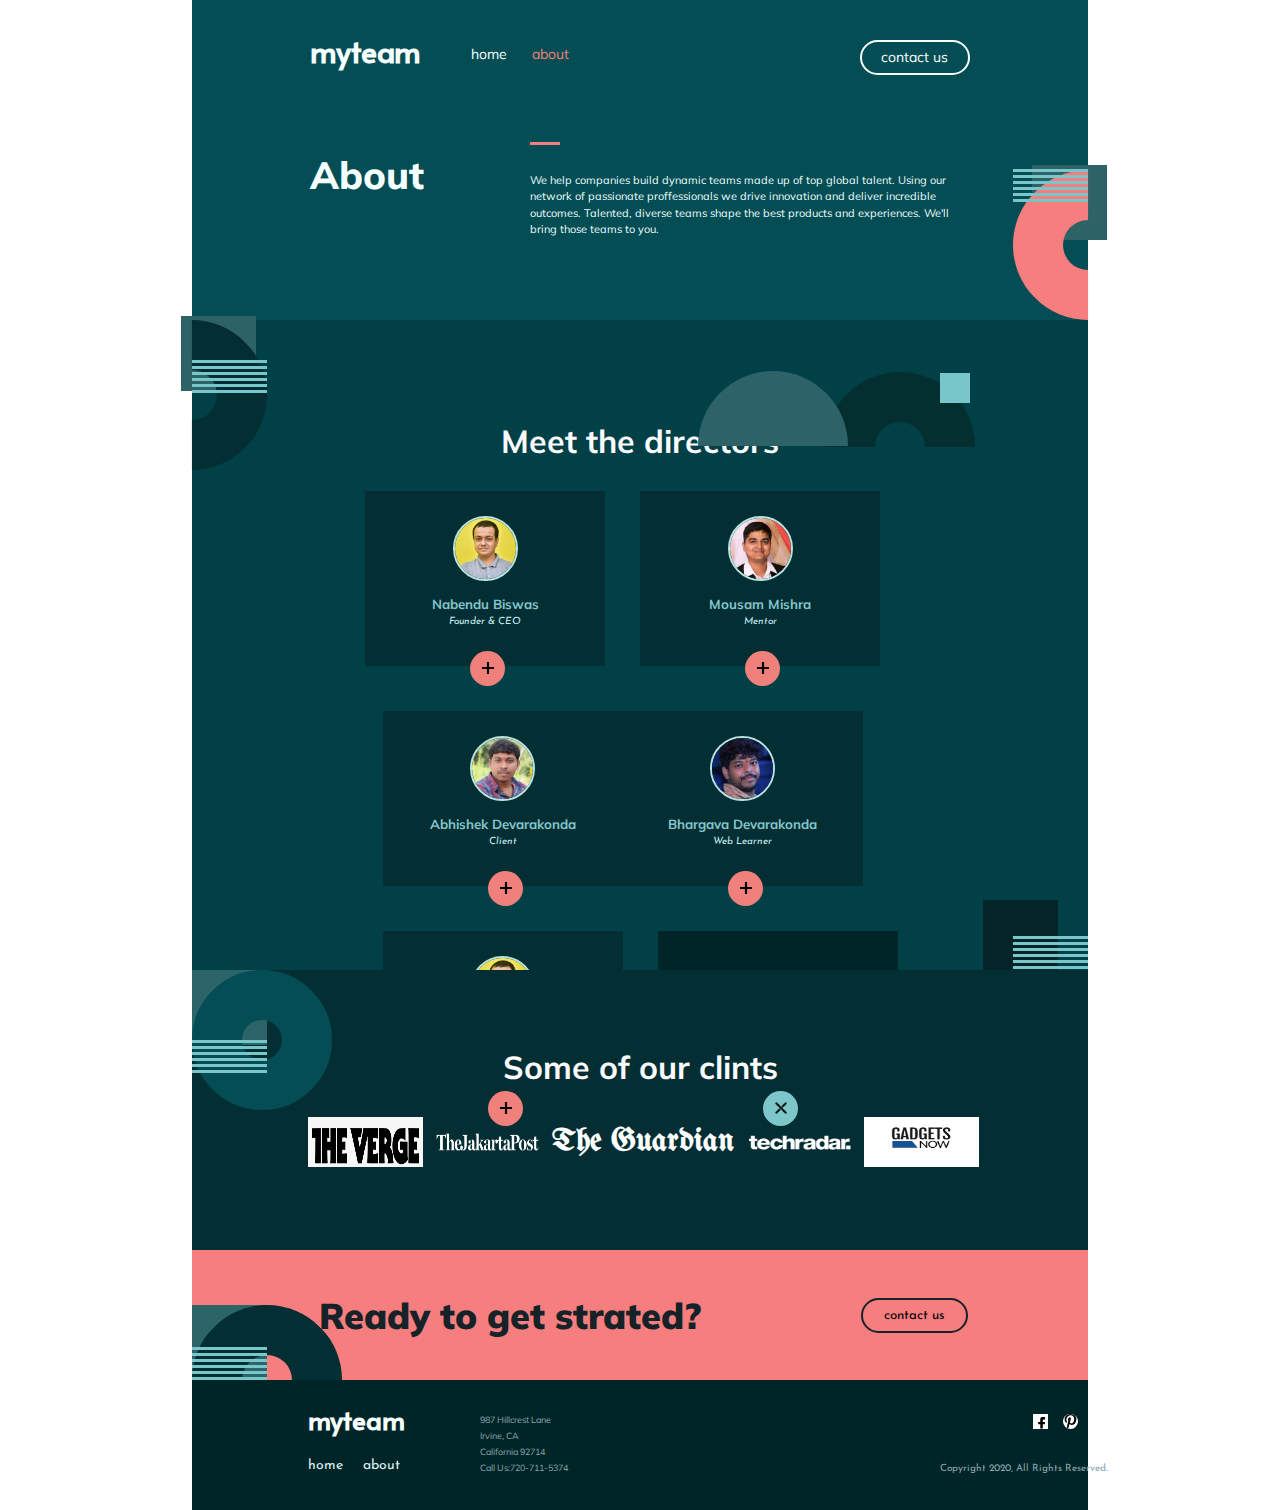
==== commit f65f26e5: "mobile responsive done" ====
--- a/about.html
+++ b/about.html
@@ -21,11 +21,16 @@
       <div class="about_link_sec">
         <ul class="nav_links">
           <span class="logo_heading">myteam</span>
-          <li><a  href="index.html">home</a></li>
-          <li><a class="color_nav" href="about.html">about</a></li>
+          <div class="nav_items">
+            <li><a  href="index.html">home</a></li>
+            <li><a class="color_nav" href="about.html">about</a></li>
+          </div>
+          
         </ul>
-        <div>
-          <button class="btn03"><a href="contact.html">contact us</a></button>
+        <div  class="nav_buttons">
+          <button class="btn03 btn01"  id='contact_us'><a href="contact.html">contact us</a></button>
+          <button class="hamburger">≡</button>
+          <!-- <button class="menu_cancel">X</button> -->
         </div>
       </div>
       <div class="about_content">
@@ -193,7 +198,7 @@
           <h1 class="footer_heading">myteam</h1>
           <ul class="footer_nav_links">
             <li><a href="index.html">home</a></li>
-            <li><a href="about.html">about</a></li>
+            <li><a href="about.html"  class="color_nav">about</a></li>
           </ul>
         </div>
           <div>
@@ -213,5 +218,6 @@
               <p class="copyright">Copyright 2020, All Rights Reserved.</p>
           </div>
         </footer>
+    <script src="script.js"></script>
   </body>
 </html>
--- a/style.css
+++ b/style.css
@@ -1032,6 +1032,9 @@
  }
  .nav_items{
   margin-top: 8px;
+ }
+ .mobile_nav{
+  display: none;
  }
 /* ___END__ */
 
@@ -1054,6 +1057,16 @@
    .logo_heading{
     font-size: 25px;
    }
+   ul li a.color_nav {
+    color: #f0807b;
+  }
+   .mobile_nav{
+    display: block;
+    height: 100%;
+    width: 50%;
+    background-color: teal;
+
+   }
    .nav_items, .btn01{
     display: none;
    }
@@ -1064,6 +1077,17 @@
     border: none;
     color: #fff;
    }
+   /* .nav_buttons button.menu_cancel {
+    display: block;
+    font-size: 22px;
+    background: none;
+    border: none;
+    color: #fff;
+    position: absolute;
+    top: 29px;
+    right: 27px;
+   } */
+
    .content_sec {
     width: 100%;
     padding: 2% 8%;
@@ -1176,11 +1200,33 @@
   -o-transform: rotate(225deg);
   z-index: 10;
 }
+.main_para::after {
+  content: '';
+  height: 90px;
+  width: 90px;
+  position: absolute;
+  left: 0px;
+  top: -100px;
+  border: 0px solid #f0807b;
+  border-left-color: transparent;
+  border-top-color: transparent;
+  transform: rotate(225deg);
+  /* border-radius: 50%;
+  -webkit-border-radius: 50%;
+  -moz-border-radius: 50%;
+  -ms-border-radius: 50%;
+  -o-border-radius: 50%; */
+  -webkit-transform: rotate(225deg);
+  -moz-transform: rotate(225deg);
+  -ms-transform: rotate(225deg);
+  -o-transform: rotate(225deg);
+  z-index: 10;
+}
 .parallel_lines {
   position: relative;
   float: right;
   margin-right: 250px;
-  left: 20px;
+  left: 30px;
   bottom: -80px;
  
   z-index: 2;
@@ -1229,6 +1275,15 @@
   width: 350px;
   margin: 10px 10px 30px 10px;
 }
+.parallel_lines3 {
+  position: relative;
+  left: 40px;
+  top: -40px;
+  z-index: 30;
+}
+.parallel_lines4{
+  right: -44px;
+}
 .card{
   margin-bottom: 40px;
 }
@@ -1274,11 +1329,12 @@
   font-size: 18px;
 }
 .social_icons {
-  margin-left: 0px;
+  margin-left: 80px !important;
+  margin-top: 20px;
 }
 .social_media {
-  text-align: center;
-  margin-left: 60px;
+  /* text-align: center; */
+  margin: 0 auto;
 }
 .sec03_content {
   height: auto !important;
@@ -1341,4 +1397,169 @@
   width: 110px;
   height: 104px;
 }
+.copyright {
+  margin-top: 10px;
+  margin-bottom: 20px;
+  font-size: 16px;
+ 
+}
+/* ABOUT */
+.about_sec01, .about_sec02, .about_sec03 {
+  width: 100vw;
+  height: auto !important;
+}
+.about_link_sec{
+  padding: 5% 0%;
+}
+.about_content{
+  height: auto;
+  flex-direction: column;
+  justify-content: center;
+}
+.about_para{
+  margin-top: 0px;
+  width: 100%;
+  font-size: 16px;
+  text-align: center;
+}
+.about_para::before{
+  display: none;
+}
+.about_sec01::after {
+  content: '';
+  height: 50px;
+  width: 50px;
+  position: absolute;
+  right: -75px;
+  bottom: -75px;
+  border: 50px solid #f67e7f;
+  border-right-color: transparent;
+  border-top-color: transparent;
+  transform: rotate(-225deg);
+  border-radius: 50%;
+  -webkit-border-radius: 50%;
+  -moz-border-radius: 50%;
+  -ms-border-radius: 50%;
+  -o-border-radius: 50%;
+  -webkit-transform: rotate(-225deg);
+  -moz-transform: rotate(-225deg);
+  -ms-transform: rotate(-225deg);
+  -o-transform: rotate(-225deg);
+  z-index: 10;
+}
+.parallel_lines10{
+  bottom: 33px;
+  right: -45px;
+}
+.about_sec02{
+  height: auto !important;
+  padding: 12% 5%;
+}
+.about_sec03{
+  height: auto !important;
+  padding: 10% 0%;
+}
+.about_card_sec02{
+  align-items: center;
+}
+.cards_1{
+  margin-right: 0px;
+}
+.about_subheading{
+  flex-direction: column;
+  justify-content: center;
+}
+.parallel_lines6,.about_sec03::after{
+  display: none;
+}
+.about_sec03_subheading,.about_sec03_subheading3{
+  margin-bottom: 30px;
+}
+.about_sec03::before, .about_sec02::before{
+  content: '';
+  height: 40px;
+  width: 40px;
+  position: absolute;
+  left: -75px;
+  top: -70px;
+  border: 50px solid #014e58;
+  border-left-color: transparent;
+  border-right-color: transparent;
+    border-top-color: transparent;
+  transform: rotate(-45deg);
+  border-radius: 50%;
+  -webkit-border-radius: 50%;
+  -moz-border-radius: 50%;
+  -ms-border-radius: 50%;
+  -o-border-radius: 50%;
+  -webkit-transform: rotate(-45deg);
+  -moz-transform: rotate(-45deg);
+  -ms-transform: rotate(-45deg);
+  -o-transform: rotate(-45deg);
+  z-index: 1;
+}
+.about_sec02::before{
+  content: '';
+  height: 40px;
+  width: 40px;
+  position: absolute;
+  left: -75px;
+  top: -70px;
+  border: 50px solid #032e34;
+  border-left-color: transparent;
+  border-right-color: transparent;
+    border-top-color: transparent;
+  transform: rotate(-45deg);
+  border-radius: 50%;
+  -webkit-border-radius: 50%;
+  -moz-border-radius: 50%;
+  -ms-border-radius: 50%;
+  -o-border-radius: 50%;
+  -webkit-transform: rotate(-45deg);
+  -moz-transform: rotate(-45deg);
+  -ms-transform: rotate(-45deg);
+  -o-transform: rotate(-45deg);
+  z-index: 1;
+}
+
+.about_sec02::after, .parallel_lines8{
+  display: none;
+}
+.shadow2,.parallel_lines9{
+  display: none;
+}
+.sec03{
+  min-height: auto;
+}
+.parallel_lines7 {
+  position: absolute;
+  top: 360px;
+  bottom: 0px;
+  z-index: 30;
+}
+.parallel_lines7 .line{
+  background-color: #f0807b;
+  width: 110px;
+}
+.cards_1, .cards_1_3, .cards_1_last{
+  height: 200px;
+    width: 280px;
+}
+span.background, span.opp_background{
+  right: 121px;
+}
+.plus{
+  right: 133px;
+    height: 12px;
+    width: 11px;
+}
+.cancel{
+  bottom: -8px;
+    right: 133px;
+    height: 11px;
+    width: 11px;
+}
+.footer{
+  min-height: auto;
+}
 }